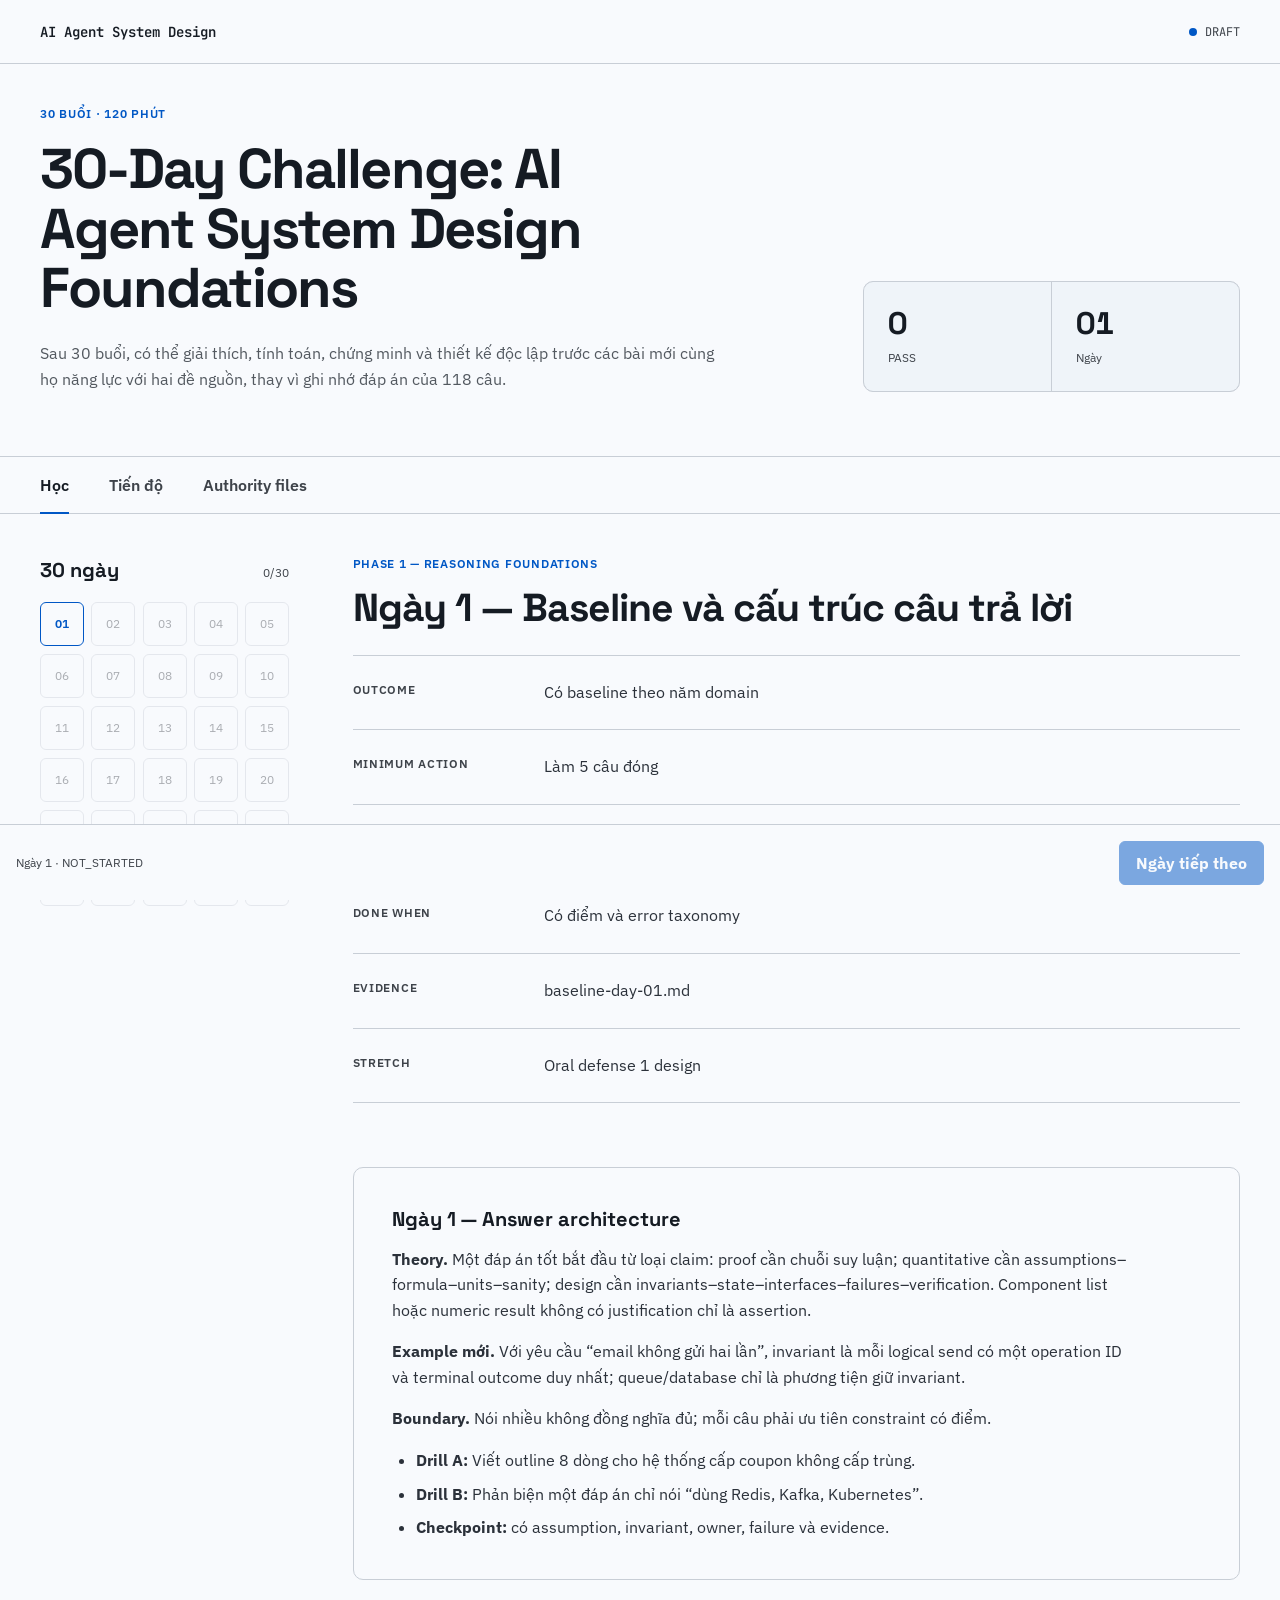
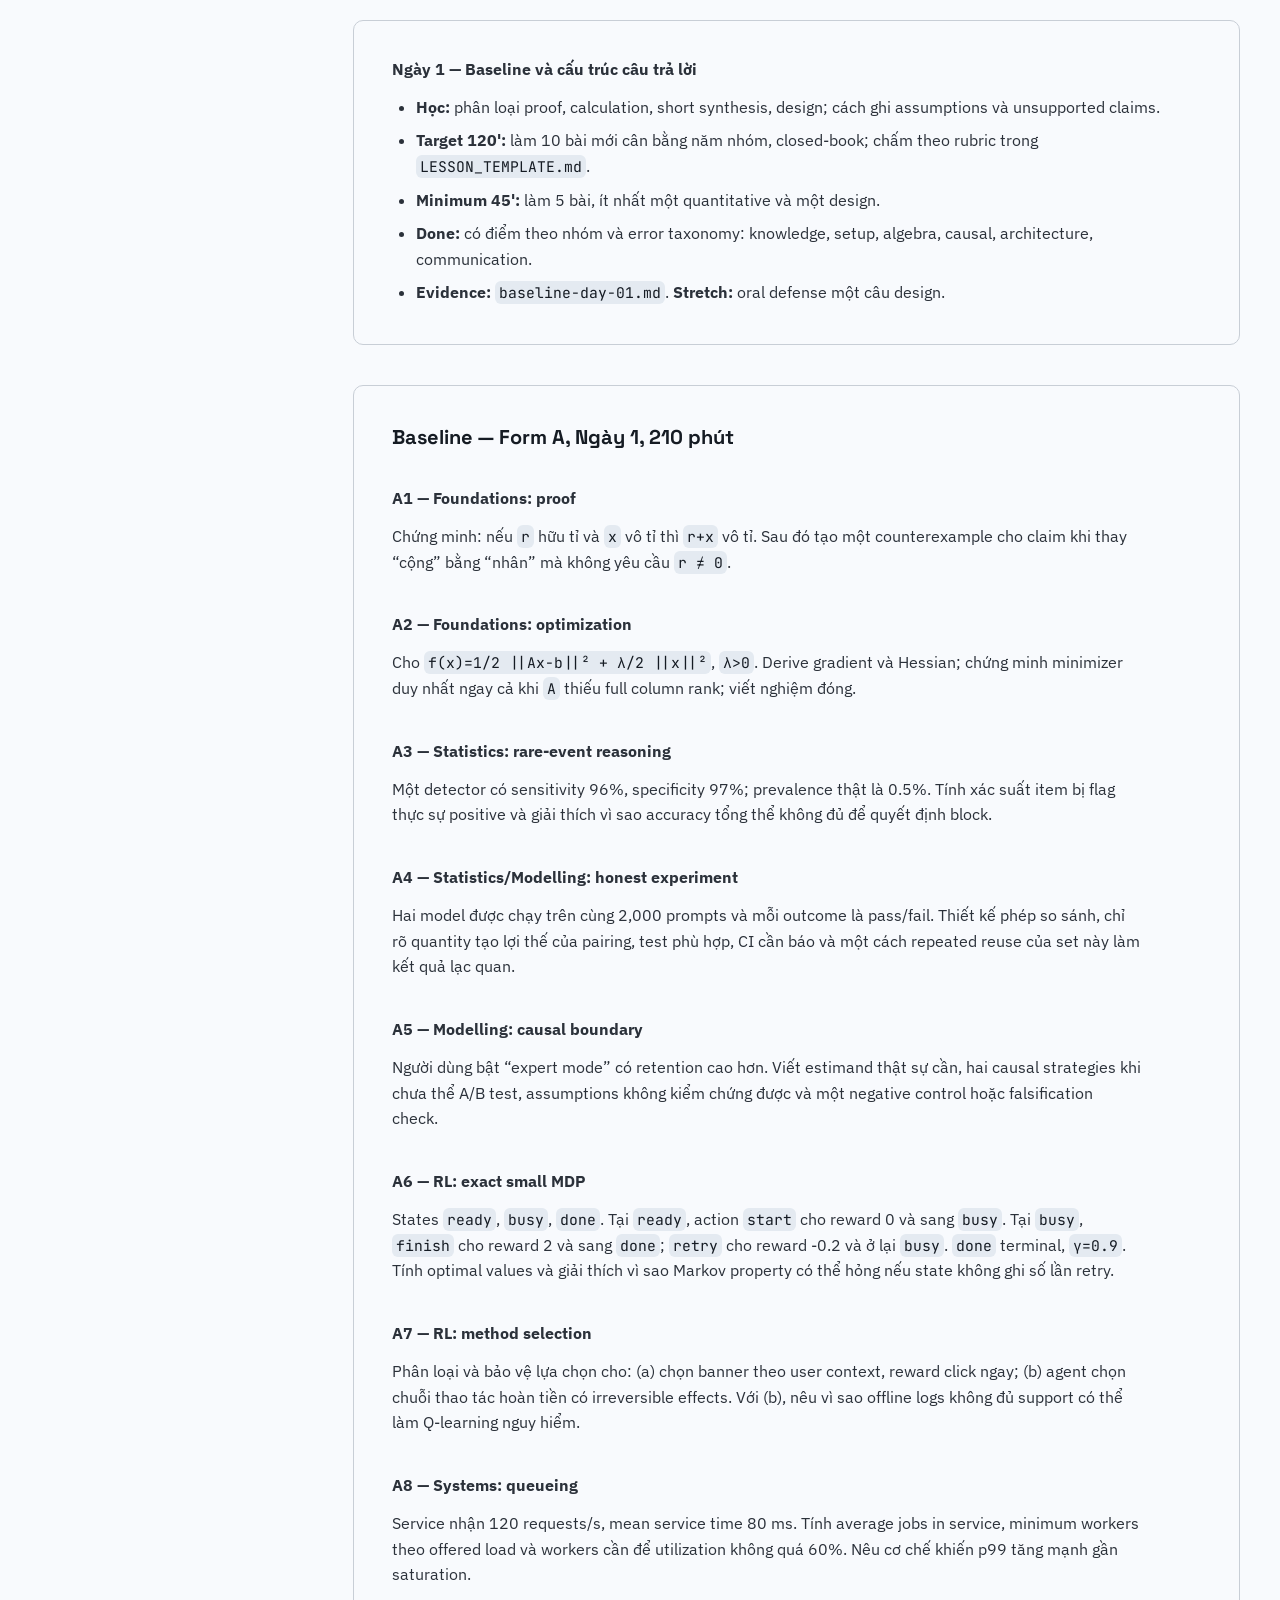
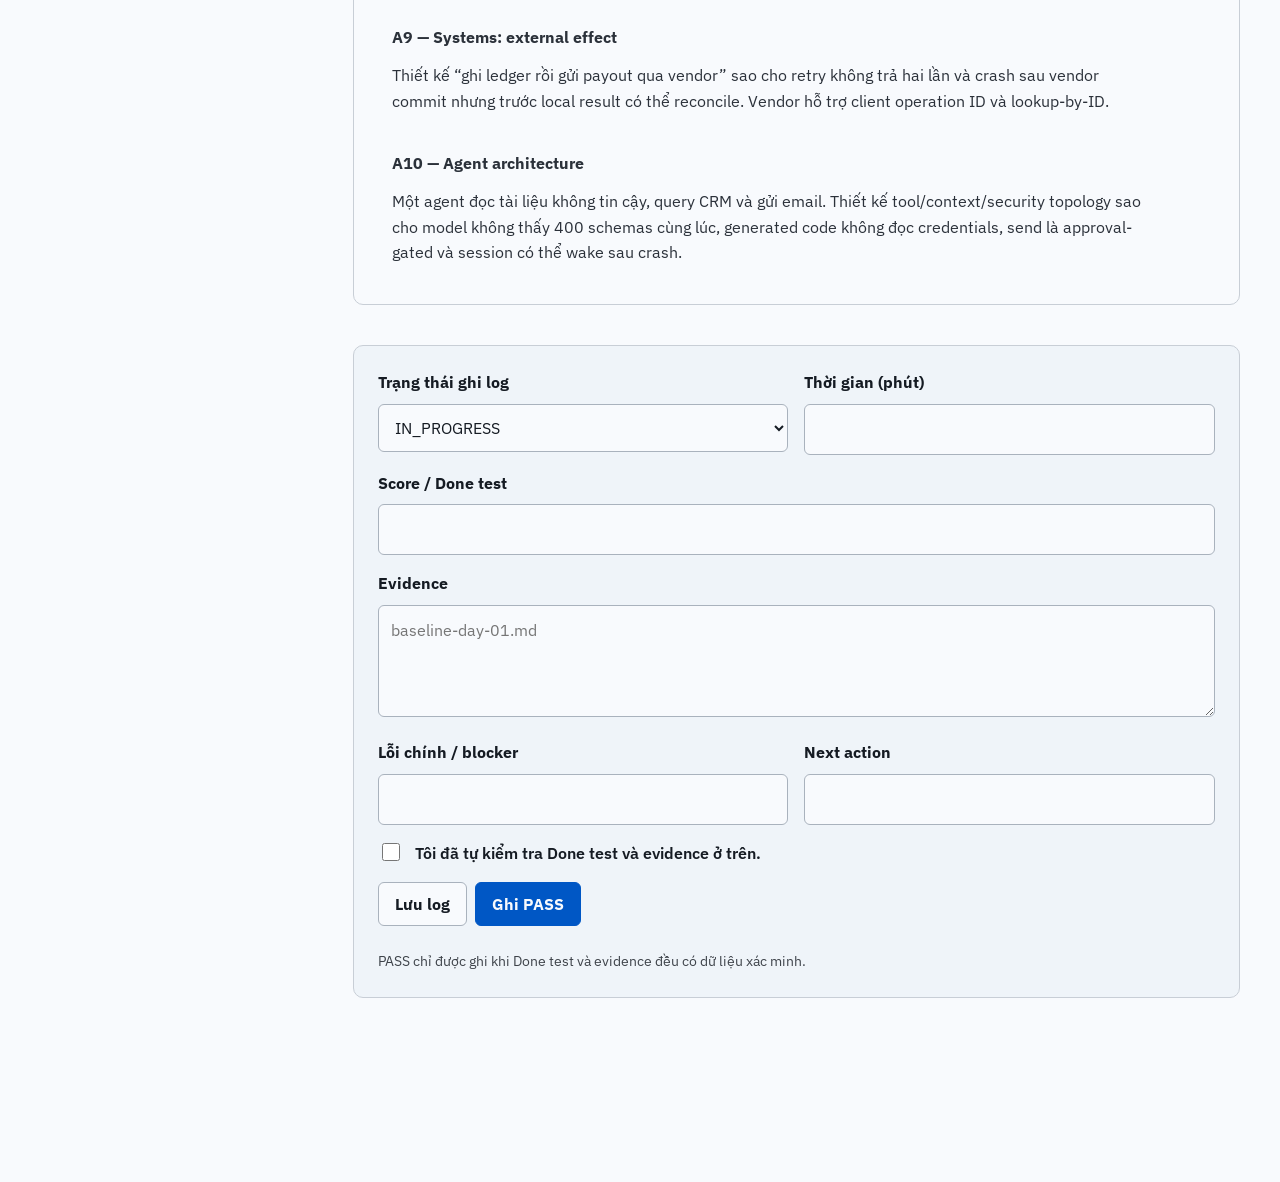
==== challenge-ai-agent-system-design/index.html @ cfe888c3 "add challenge folders" ====
<!doctype html>
<html lang="vi">
<head>
  <meta charset="utf-8">
  <meta name="viewport" content="width=device-width, initial-scale=1, viewport-fit=cover">
  <meta name="color-scheme" content="light">
  <title>30-Day Challenge: AI Agent System Design Foundations</title>
  <link rel="preconnect" href="https://fonts.googleapis.com">
  <link rel="preconnect" href="https://fonts.gstatic.com" crossorigin>
  <link href="https://fonts.googleapis.com/css2?family=IBM+Plex+Sans:wght@400;600;700&amp;family=JetBrains+Mono:wght@400;600&amp;family=Space+Grotesk:wght@500;600;700&amp;display=swap" rel="stylesheet">
  <link rel="stylesheet" href="tokens.css">
  <style>
    /* Hallmark · macrostructure: Index-First · genre: modern-minimal · theme: Cobalt · enrichment: none · nav: N9 · footer: Ft2 · contrast: pass (40–41) · browser: pending */
    /* Hallmark · pre-emit critique: P5 H5 E5 S5 R5 V4 */
    *, *::before, *::after { box-sizing: border-box; }
    html, body { margin: 0; overflow-x: clip; }
    html { scroll-behavior: smooth; }
    body {
      min-width: 20rem;
      background: var(--color-paper);
      color: var(--color-ink-2);
      font-family: var(--font-body);
      font-size: var(--text-base);
      line-height: 1.6;
      padding-bottom: calc(5.5rem + env(safe-area-inset-bottom));
    }
    button, input, select, textarea, a { font: inherit; }
    button, a { -webkit-tap-highlight-color: transparent; }
    button { color: inherit; }
    .wordmark, .nav-status, .tab, .btn, .source-link, .day-button { line-height: 1; }
    a { color: var(--color-ink); text-underline-offset: 0.22em; }
    :focus-visible {
      outline: 3px solid var(--color-focus);
      outline-offset: 3px;
    }
    [hidden] { display: none !important; }

    .shell { width: min(100%, 92rem); margin-inline: auto; }
    .nav {
      position: sticky;
      inset-block-start: 0;
      z-index: 200;
      display: flex;
      align-items: center;
      justify-content: space-between;
      gap: var(--space-md);
      min-height: 4rem;
      padding-inline: clamp(var(--space-md), 4vw, var(--space-xl));
      border-bottom: var(--rule-thin) solid var(--color-rule);
      background: var(--color-paper);
    }
    .wordmark {
      color: var(--color-ink);
      font-family: var(--font-mono);
      font-size: var(--text-sm);
      font-weight: 600;
      text-decoration: none;
      white-space: nowrap;
    }
    .nav-status {
      display: inline-flex;
      align-items: center;
      gap: var(--space-xs);
      color: var(--color-muted);
      font-family: var(--font-mono);
      font-size: var(--text-xs);
      white-space: nowrap;
    }
    .status-dot { width: 0.5rem; height: 0.5rem; border-radius: 50%; background: var(--color-accent); }

    .intro {
      display: grid;
      gap: var(--space-xl);
      padding: var(--space-xl) clamp(var(--space-md), 4vw, var(--space-xl)) var(--space-2xl);
      border-bottom: var(--rule-thin) solid var(--color-rule);
    }
    .intro-copy { min-width: 0; }
    .meta {
      margin: 0 0 var(--space-md);
      color: var(--color-accent);
      font-family: var(--font-body);
      font-size: var(--text-xs);
      font-weight: 600;
      letter-spacing: 0.06em;
      text-transform: uppercase;
    }
    h1, h2, h3 { color: var(--color-ink); font-family: var(--font-display); font-style: normal; }
    h1 {
      max-width: 16ch;
      margin: 0;
      font-size: var(--text-display-s);
      line-height: 1.06;
      letter-spacing: -0.035em;
      overflow-wrap: anywhere;
      min-width: 0;
    }
    .lede { max-width: 68ch; margin: var(--space-lg) 0 0; color: var(--color-neutral); }
    .run-readout {
      align-self: end;
      display: grid;
      grid-template-columns: repeat(2, minmax(0, 1fr));
      gap: var(--rule-thin);
      overflow: hidden;
      border: var(--rule-thin) solid var(--color-rule);
      border-radius: var(--radius-md);
      background: var(--color-rule);
    }
    .readout-cell { min-width: 0; padding: var(--space-lg); background: var(--color-paper-2); }
    .readout-cell strong { display: block; color: var(--color-ink); font-family: var(--font-display); font-size: var(--text-xl); line-height: 1.1; font-variant-numeric: tabular-nums; }
    .readout-cell span { display: block; margin-top: var(--space-xs); color: var(--color-muted); font-family: var(--font-body); font-size: var(--text-xs); }

    .tabs-wrap {
      padding-inline: clamp(var(--space-md), 4vw, var(--space-xl));
      border-bottom: var(--rule-thin) solid var(--color-rule);
    }
    .tabs { display: flex; gap: var(--space-xl); min-height: 3.5rem; align-items: stretch; }
    .tab {
      position: relative;
      min-height: 2.75rem;
      padding: 0;
      border: 0;
      background: transparent;
      color: var(--color-muted);
      cursor: pointer;
      font-weight: 600;
      white-space: nowrap;
    }
    .tab::after {
      content: "";
      position: absolute;
      inset-inline: 0;
      inset-block-end: -1px;
      height: 2px;
      background: var(--color-accent);
      opacity: 0;
      transform: scaleX(0.4);
      transition: opacity var(--dur-short) var(--ease-out), transform var(--dur-short) var(--ease-out);
    }
    .tab[aria-selected="true"] { color: var(--color-ink); }
    .tab[aria-selected="true"]::after { opacity: 1; transform: scaleX(1); }
    .tab:disabled { opacity: 0.5; cursor: not-allowed; }

    .workspace {
      display: grid;
      min-width: 0;
      padding: var(--space-xl) clamp(var(--space-md), 4vw, var(--space-xl)) var(--space-3xl);
    }
    .day-rail { min-width: 0; }
    .rail-heading { display: flex; align-items: baseline; justify-content: space-between; gap: var(--space-md); margin-bottom: var(--space-md); }
    .rail-heading h2 { margin: 0; font-size: var(--text-md); }
    .rail-heading output { color: var(--color-muted); font-family: var(--font-body); font-size: var(--text-xs); font-variant-numeric: tabular-nums; }
    .day-grid { display: grid; grid-template-columns: repeat(5, minmax(0, 1fr)); gap: var(--space-xs); }
    .day-button {
      display: grid;
      place-items: center;
      aspect-ratio: 1;
      min-width: 0;
      min-height: 2.75rem;
      border: var(--rule-thin) solid var(--color-rule);
      border-radius: var(--radius-sm);
      background: var(--color-paper);
      color: var(--color-muted);
      cursor: pointer;
      font-family: var(--font-body);
      font-size: var(--text-xs);
      font-variant-numeric: tabular-nums;
      transition: background-color var(--dur-short) var(--ease-out), transform var(--dur-micro) var(--ease-out);
    }
    .day-button[data-state="current"] { border-color: var(--color-accent); color: var(--color-accent); font-weight: 600; }
    .day-button[data-state="complete"] { border-color: var(--color-success); background: var(--color-success-soft); color: var(--color-success); }
    .day-button[data-state="recorded"] { border-color: var(--color-rule-2); background: var(--color-paper-3); color: var(--color-neutral); }
    .day-button:disabled { opacity: 0.42; cursor: not-allowed; }
    .day-button:active:not(:disabled) { transform: translateY(1px); }

    .lesson-panel { min-width: 0; }
    .day-heading { padding-bottom: var(--space-lg); border-bottom: var(--rule-thin) solid var(--color-rule); }
    .day-heading h2 { margin: 0; font-size: clamp(var(--text-xl), 5vw, var(--text-2xl)); line-height: 1.15; letter-spacing: -0.025em; overflow-wrap: anywhere; }
    .phase { margin: 0 0 var(--space-sm); color: var(--color-accent); font-family: var(--font-body); font-size: var(--text-xs); font-weight: 600; text-transform: uppercase; letter-spacing: 0.06em; }
    .contract { display: grid; gap: 0; margin: 0; }
    .contract-row { display: grid; gap: var(--space-xs); padding-block: var(--space-lg); border-bottom: var(--rule-thin) solid var(--color-rule); }
    .contract dt { color: var(--color-muted); font-family: var(--font-body); font-size: var(--text-xs); font-weight: 600; text-transform: uppercase; letter-spacing: 0.06em; }
    .contract dd { margin: 0; max-width: 72ch; color: var(--color-ink-2); }
    .source-links { display: flex; flex-wrap: wrap; gap: var(--space-sm); padding-top: var(--space-xl); }
    .source-link {
      display: inline-flex;
      align-items: center;
      min-height: 2.75rem;
      padding-inline: var(--space-md);
      border: var(--rule-thin) solid var(--color-rule-2);
      border-radius: var(--radius-sm);
      background: var(--color-paper);
      color: var(--color-ink);
      font-family: var(--font-body);
      font-size: var(--text-xs);
      text-decoration: none;
      white-space: nowrap;
      transition: background-color var(--dur-short) var(--ease-out), transform var(--dur-micro) var(--ease-out);
    }
    .embedded-content { display: grid; gap: var(--space-xl); margin-top: var(--space-2xl); }
    .content-surface { min-width: 0; padding: clamp(var(--space-md), 3vw, var(--space-xl)); border: var(--rule-thin) solid var(--color-rule); border-radius: var(--radius-md); background: var(--color-paper); }
    .content-surface > :first-child { margin-top: 0; }
    .content-surface > :last-child { margin-bottom: 0; }
    .content-surface h1, .content-surface h2, .content-surface h3, .content-surface h4 { margin: var(--space-xl) 0 var(--space-md); line-height: 1.2; overflow-wrap: anywhere; min-width: 0; }
    .content-surface h1 { font-size: var(--text-xl); }
    .content-surface h2 { font-size: var(--text-lg); }
    .content-surface h3 { font-size: var(--text-md); }
    .content-surface h4 { font-size: var(--text-base); }
    .content-surface p, .content-surface li { max-width: 75ch; }
    .content-surface ul, .content-surface ol { padding-inline-start: var(--space-lg); }
    .content-surface li + li { margin-top: var(--space-xs); }
    .content-surface code { padding: var(--space-3xs) var(--space-2xs); border-radius: var(--radius-sm); background: var(--color-paper-3); color: var(--color-ink); font-family: var(--font-mono); font-size: 0.92em; overflow-wrap: anywhere; }
    .content-surface pre { max-width: 100%; overflow: auto; padding: var(--space-md); border-radius: var(--radius-sm); background: var(--color-graphite); color: var(--color-on-dark); }
    .content-surface pre code { padding: 0; background: transparent; color: inherit; font-family: var(--font-mono); }
    .content-surface blockquote { margin-inline: 0; padding-inline-start: var(--space-md); border-inline-start: 2px solid var(--color-accent); color: var(--color-neutral); }
    .content-surface table { width: 100%; border-collapse: collapse; margin-block: var(--space-lg); font-size: var(--text-sm); }
    .content-surface th, .content-surface td { padding: var(--space-sm); border-bottom: var(--rule-thin) solid var(--color-rule); text-align: start; vertical-align: top; }
    .content-surface th { color: var(--color-ink); font-weight: 700; }
    .table-scroll { max-width: 100%; overflow-x: auto; }
    .document-panel { align-items: start; }
    .document-rail { display: grid; gap: var(--space-xs); min-width: 0; }
    .document-button { width: 100%; justify-content: flex-start; overflow: hidden; text-overflow: ellipsis; }
    .document-button[aria-current="true"] { border-color: var(--color-accent); color: var(--color-accent); }
    .document-reader { min-width: 0; }
    .document-reader-head { display: flex; align-items: center; justify-content: space-between; gap: var(--space-md); margin-bottom: var(--space-lg); padding-bottom: var(--space-md); border-bottom: var(--rule-thin) solid var(--color-rule); }
    .document-reader-head h2 { margin: 0; font-family: var(--font-body); font-size: var(--text-md); overflow-wrap: anywhere; min-width: 0; }
    .evidence-block { margin-top: var(--space-xl); padding: var(--space-lg); border: var(--rule-thin) solid var(--color-rule); border-radius: var(--radius-md); background: var(--color-paper-2); }
    .evidence-block label { display: block; margin-bottom: var(--space-xs); color: var(--color-ink); font-weight: 700; }
    .evidence-block input:not([type="checkbox"]), .evidence-block select, .evidence-block textarea {
      width: 100%; min-height: 2.75rem; padding: var(--space-sm);
      border: var(--rule-thin) solid var(--color-rule-2); border-radius: var(--radius-sm);
      outline: 2px solid transparent; outline-offset: 1px; background: var(--color-paper); color: var(--color-ink);
      line-height: 1.55;
    }
    .evidence-block textarea { min-height: 7rem; resize: vertical; }
    .evidence-block input:focus-visible, .evidence-block select:focus-visible, .evidence-block textarea:focus-visible { outline-color: var(--color-focus); }
    .evidence-block input:disabled, .evidence-block select:disabled, .evidence-block textarea:disabled { opacity: 0.55; cursor: not-allowed; color: var(--color-neutral); }
    .evidence-block input[data-state="loading"], .evidence-block select[data-state="loading"], .evidence-block textarea[data-state="loading"] { cursor: progress; }
    .evidence-block input[data-state="success"], .evidence-block select[data-state="success"], .evidence-block textarea[data-state="success"] { border-color: var(--color-success); }
    .evidence-block input[aria-invalid="true"], .evidence-block select[aria-invalid="true"], .evidence-block textarea[aria-invalid="true"] { border-color: var(--color-error); }
    .evidence-form { display: grid; gap: var(--space-md); }
    .field-grid { display: grid; gap: var(--space-md); }
    .field { min-width: 0; }
    .check-field { display: flex; align-items: flex-start; gap: var(--space-sm); }
    .check-field input { flex: 0 0 auto; width: 1.125rem; height: 1.125rem; margin-top: var(--space-3xs); accent-color: var(--color-accent); }
    .check-field label { margin: 0; font-weight: 600; }
    .form-actions, .backup-actions { display: flex; flex-wrap: wrap; align-items: center; gap: var(--space-xs); }
    .evidence-help { min-height: 1lh; margin: var(--space-xs) 0 0; color: var(--color-muted); font-size: var(--text-sm); }
    .evidence-help[data-state="error"] { color: var(--color-error); }
    .evidence-help[data-state="success"] { color: var(--color-success); }

    .progress-panel h2 { margin: 0 0 var(--space-sm); font-size: var(--text-xl); }
    .progress-panel > p { max-width: 68ch; margin: 0 0 var(--space-xl); color: var(--color-neutral); }
    .progress-list { list-style: none; margin: 0; padding: 0; border-top: var(--rule-thin) solid var(--color-rule); }
    .progress-item { display: grid; gap: var(--space-xs); padding-block: var(--space-md); border-bottom: var(--rule-thin) solid var(--color-rule); }
    .progress-item strong { color: var(--color-ink); }
    .progress-state { justify-self: start; font-family: var(--font-body); font-size: var(--text-xs); }
    .progress-state[data-state="PASS"] { color: var(--color-success); }
    .progress-state[data-state="IN_PROGRESS"] { color: var(--color-accent); }
    .progress-state[data-state="PARTIAL"], .progress-state[data-state="SKIPPED"], .progress-state[data-state="BLOCKED"] { color: var(--color-neutral); }
    .progress-state[data-state="NOT_STARTED"] { color: var(--color-muted); }
    .progress-tools { display: grid; gap: var(--space-md); margin-block: var(--space-xl); padding-block: var(--space-lg); border-block: var(--rule-thin) solid var(--color-rule); }
    .history-heading { margin-top: var(--space-2xl) !important; }
    .history-list { list-style: none; margin: 0; padding: 0; border-top: var(--rule-thin) solid var(--color-rule); }
    .history-item { padding-block: var(--space-md); border-bottom: var(--rule-thin) solid var(--color-rule); }
    .history-item p { max-width: 75ch; margin: var(--space-xs) 0 0; }
    .history-meta { color: var(--color-muted); font-family: var(--font-body); font-size: var(--text-xs); font-variant-numeric: tabular-nums; }

    .action-bar {
      position: fixed;
      z-index: 200;
      inset-inline: 0;
      inset-block-end: 0;
      display: flex;
      align-items: center;
      justify-content: space-between;
      gap: var(--space-sm);
      min-height: 4.75rem;
      padding: var(--space-sm) max(var(--space-md), env(safe-area-inset-right)) calc(var(--space-sm) + env(safe-area-inset-bottom)) max(var(--space-md), env(safe-area-inset-left));
      border-top: var(--rule-thin) solid var(--color-rule);
      background: var(--color-paper);
    }
    .action-copy { min-width: 0; color: var(--color-muted); font-family: var(--font-body); font-size: var(--text-xs); white-space: nowrap; overflow: hidden; text-overflow: ellipsis; }
    .action-group { display: flex; gap: var(--space-xs); flex: 0 0 auto; }
    .btn {
      display: inline-flex;
      align-items: center;
      justify-content: center;
      min-height: 2.75rem;
      padding-inline: var(--space-md);
      border: var(--rule-thin) solid var(--color-rule-2);
      border-radius: var(--radius-sm);
      background: var(--color-paper);
      color: var(--color-ink);
      cursor: pointer;
      font-weight: 700;
      white-space: nowrap;
      transition: background-color var(--dur-short) var(--ease-out), transform var(--dur-micro) var(--ease-out);
    }
    .btn-primary { border-color: var(--color-accent); background: var(--color-accent); color: var(--color-accent-ink); }
    .btn[data-state="success"] { border-color: var(--color-success); background: var(--color-success-soft); color: var(--color-success); }
    .btn[data-state="error"] { border-color: var(--color-error); color: var(--color-error); }
    .btn[data-state="loading"] { cursor: progress; }
    .btn:disabled { opacity: 0.5; cursor: not-allowed; }
    .btn:active:not(:disabled), .source-link:active { transform: translateY(1px); }
    .foot-line { padding: var(--space-xl) clamp(var(--space-md), 4vw, var(--space-xl)); border-top: var(--rule-thin) solid var(--color-rule); color: var(--color-muted); font-family: var(--font-body); font-size: var(--text-xs); }
    .foot-line p { margin: 0; }

    @media (hover: hover) and (pointer: fine) {
      .day-button:hover:not(:disabled), .source-link:hover, .btn:hover:not(:disabled) { background: var(--color-paper-3); }
      .btn-primary:hover:not(:disabled) { background: var(--color-ink); }
      .btn-primary:focus-visible:hover { background: var(--color-accent); }
      .evidence-block input:hover:not(:disabled), .evidence-block select:hover:not(:disabled), .evidence-block textarea:hover:not(:disabled) { background: var(--color-paper-3); }
    }
    @media (min-width: 40rem) {
      .day-grid { grid-template-columns: repeat(6, minmax(0, 1fr)); }
      .contract-row { grid-template-columns: minmax(7rem, 0.24fr) minmax(0, 1fr); gap: var(--space-lg); }
      .progress-item { grid-template-columns: 4.5rem minmax(0, 1fr) 8rem; align-items: center; }
      .field-grid { grid-template-columns: repeat(2, minmax(0, 1fr)); }
    }
    @media (min-width: 60rem) {
      .intro { grid-template-columns: minmax(0, 1.35fr) minmax(20rem, 0.65fr); align-items: end; }
      .workspace { grid-template-columns: minmax(14rem, 0.28fr) minmax(0, 1fr); gap: clamp(var(--space-xl), 5vw, var(--space-3xl)); }
      .day-rail { position: sticky; inset-block-start: 6.75rem; align-self: start; }
      .document-rail { position: sticky; inset-block-start: 6.75rem; align-self: start; }
      .day-grid { grid-template-columns: repeat(5, minmax(0, 1fr)); }
    }
    @media (min-width: 90rem) { .workspace { grid-template-columns: 18rem minmax(0, 1fr); } }
    @media (prefers-reduced-motion: reduce) {
      html { scroll-behavior: auto; }
      *, *::before, *::after { animation-duration: var(--dur-micro) !important; animation-iteration-count: 1 !important; transition-duration: var(--dur-micro) !important; }
    }
  </style>
</head>
<body>
  <header class="nav shell">
    <a class="wordmark" href="#main">AI Agent System Design</a>
    <span class="nav-status"><span class="status-dot" aria-hidden="true"></span><span id="navStatus">DRAFT</span></span>
  </header>

  <main id="main" class="shell">
    <section class="intro" aria-labelledby="pageTitle">
      <div class="intro-copy">
        <p class="meta">30 buổi · 120 phút</p>
        <h1 id="pageTitle">30-Day Challenge: AI Agent System Design Foundations</h1>
        <p class="lede">Sau 30 buổi, có thể giải thích, tính toán, chứng minh và thiết kế độc lập trước các bài mới cùng họ năng lực với hai đề nguồn, thay vì ghi nhớ đáp án của 118 câu.</p>
      </div>
      <div class="run-readout" aria-label="Tiến độ">
        <div class="readout-cell"><strong id="completedCount">0</strong><span>PASS</span></div>
        <div class="readout-cell"><strong id="currentReadout">01</strong><span>Ngày</span></div>
      </div>
    </section>

    <div class="tabs-wrap">
      <div class="tabs" role="tablist" aria-label="Challenge">
        <button class="tab" id="learnTab" type="button" role="tab" aria-selected="true" aria-controls="learnPanel">Học</button>
        <button class="tab" id="progressTab" type="button" role="tab" aria-selected="false" aria-controls="progressPanel" tabindex="-1">Tiến độ</button>
        <button class="tab" id="documentTab" type="button" role="tab" aria-selected="false" aria-controls="documentPanel" tabindex="-1">Authority files</button>
      </div>
    </div>

    <section id="learnPanel" class="workspace" role="tabpanel" aria-labelledby="learnTab">
      <aside class="day-rail" aria-labelledby="dayRailTitle">
        <div class="rail-heading"><h2 id="dayRailTitle">30 ngày</h2><output id="railOutput">0/30</output></div>
        <div id="dayGrid" class="day-grid"></div>
      </aside>
      <article class="lesson-panel" aria-live="polite">
        <header class="day-heading">
          <p class="phase" id="dayPhase"></p>
          <h2 id="dayTitle"></h2>
        </header>
        <dl class="contract">
          <div class="contract-row"><dt>Outcome</dt><dd id="dayOutcome"></dd></div>
          <div class="contract-row"><dt>Minimum action</dt><dd id="dayMinimum"></dd></div>
          <div class="contract-row"><dt>Target action</dt><dd id="dayTarget"></dd></div>
          <div class="contract-row"><dt>Done when</dt><dd id="dayDone"></dd></div>
          <div class="contract-row"><dt>Evidence</dt><dd id="dayEvidence"></dd></div>
          <div class="contract-row"><dt>Stretch</dt><dd id="dayStretch"></dd></div>
        </dl>
        <!-- <nav class="source-links" aria-label="Authority files">
          <a class="source-link" href="LESSONS.md">LESSONS.md</a>
          <a class="source-link" href="PLAN.md">PLAN.md</a>
          <a class="source-link" href="ASSESSMENTS.md">ASSESSMENTS.md</a>
          <a class="source-link" href="PROGRESS.md">PROGRESS.md</a>
        </nav> -->
        <div class="embedded-content">
          <section class="content-surface" id="lessonSource"></section>
          <section class="content-surface" id="planSource"></section>
          <section class="content-surface" id="assessmentSource" hidden></section>
        </div>
        <div class="evidence-block">
          <form class="evidence-form" id="evidenceForm" novalidate>
            <div class="field-grid">
              <div class="field">
                <label for="statusSelect">Trạng thái ghi log</label>
                <select id="statusSelect">
                  <option value="IN_PROGRESS">IN_PROGRESS</option>
                  <option value="PARTIAL">PARTIAL</option>
                  <option value="SKIPPED">SKIPPED</option>
                  <option value="BLOCKED">BLOCKED</option>
                </select>
              </div>
              <div class="field">
                <label for="timeSpent">Thời gian (phút)</label>
                <input id="timeSpent" type="number" min="0" step="1" inputmode="numeric">
              </div>
            </div>
            <div class="field">
              <label for="doneTestResult">Score / Done test</label>
              <input id="doneTestResult" type="text" aria-describedby="evidenceHelp">
            </div>
            <div class="field">
              <label for="evidenceNote">Evidence</label>
              <textarea id="evidenceNote" aria-describedby="evidenceHelp"></textarea>
            </div>
            <div class="field-grid">
              <div class="field">
                <label for="mainError">Lỗi chính / blocker</label>
                <input id="mainError" type="text">
              </div>
              <div class="field">
                <label for="nextAction">Next action</label>
                <input id="nextAction" type="text">
              </div>
            </div>
            <div class="check-field">
              <input id="verificationCheck" type="checkbox">
              <label for="verificationCheck">Tôi đã tự kiểm tra Done test và evidence ở trên.</label>
            </div>
            <div class="form-actions">
              <button class="btn" id="saveLogButton" type="submit">Lưu log</button>
              <button class="btn btn-primary" id="passButton" type="button">Ghi PASS</button>
            </div>
            <p class="evidence-help" id="evidenceHelp" aria-live="polite">PASS chỉ được ghi khi Done test và evidence đều có dữ liệu xác minh.</p>
          </form>
        </div>
      </article>
    </section>

    <section id="progressPanel" class="workspace progress-panel" role="tabpanel" aria-labelledby="progressTab" hidden>
      <div></div>
      <div>
        <h2>Progress log</h2>
        <p>Trạng thái hợp lệ: <code>IN_PROGRESS</code>, <code>PASS</code>, <code>PARTIAL</code>, <code>SKIPPED</code>, <code>BLOCKED</code>.</p>
        <div class="progress-tools">
          <div class="backup-actions">
            <button class="btn" id="exportButton" type="button">Xuất progress</button>
            <button class="btn" id="importButton" type="button">Nhập progress</button>
            <input id="importInput" type="file" accept="application/json,.json" hidden>
          </div>
          <p class="evidence-help" id="storageMessage" aria-live="polite">Progress được lưu cục bộ trên trình duyệt này.</p>
        </div>
        <ol class="progress-list" id="progressList"></ol>
        <h2 class="history-heading">Lịch sử append-only</h2>
        <ol class="history-list" id="historyList"></ol>
      </div>
    </section>

    <section id="documentPanel" class="workspace document-panel" role="tabpanel" aria-labelledby="documentTab" hidden>
      <nav class="document-rail" id="documentRail" aria-label="Authority files"></nav>
      <article class="document-reader">
        <header class="document-reader-head"><h2 id="documentTitle"></h2></header>
        <p class="evidence-help" id="documentNotice" aria-live="polite"></p>
        <div class="content-surface" id="documentContent"></div>
      </article>
    </section>
  </main>

  <!-- <footer class="foot-line shell"><p>CHALLENGE.md · PLAN.md · LESSONS.md · ASSESSMENTS.md · PROGRESS.md</p></footer> -->

  <aside class="action-bar" aria-label="Ngày">
    <span class="action-copy" id="actionCopy">Ngày 1 · NOT_STARTED</span>
    <div class="action-group">
      <button class="btn btn-primary" id="nextButton" type="button" disabled>Ngày tiếp theo</button>
    </div>
  </aside>

  <script src="content-data.js"></script>
  <script>
    const documentPayloads = Object.fromEntries((window.CHALLENGE_CONTENT || []).map(file => [file.name, file.base64]));
    const documents = {};
    function readDocument(name) {
      if (!(name in documents)) {
        const payload = documentPayloads[name];
        if (!payload) return "";
        documents[name] = new TextDecoder().decode(Uint8Array.from(atob(payload), character => character.charCodeAt(0)));
      }
      return documents[name];
    }
    const documentOrder = ["CHALLENGE.md", "PLAN.md", "LESSONS.md", "COVERAGE_MAP.md", "LESSON_TEMPLATE.md", "ASSESSMENTS.md", "PROGRESS.md", "ASSESSMENT_KEYS.md"];
    let activeDocument = "CHALLENGE.md";

    function parseDayContracts(markdown) {
      const lines = String(markdown || "").replace(/\r\n/g, "\n").split("\n");
      const headings = new Map();
      let phase = "";
      lines.forEach(line => {
        if (line.startsWith("## Phase ")) phase = line.slice(3).trim();
        const match = line.match(/^### Ngày (\d+) — (.+)$/);
        if (match) headings.set(Number(match[1]), { phase, title: match[2].trim() });
      });
      const cleanCell = value => value.trim().replace(/^`([^`]*)`$/, "$1");
      const rows = lines.filter(line => /^\|\s*\d+\s*\|/.test(line)).map(line => line.trim().slice(1, -1).split("|").map(cleanCell));
      const parsed = rows.map(cells => {
        const day = Number(cells[0]);
        const heading = headings.get(day) || { phase: "", title: "" };
        return { day, phase: heading.phase, title: heading.title, outcome: cells[1], minimum: cells[2], target: cells[3], done: cells[4], evidence: cells[5], stretch: cells[6] };
      });
      if (parsed.length !== 30 || parsed.some((entry, index) => entry.day !== index + 1 || !entry.title)) throw new Error("PLAN.md không có đủ contract cho 30 ngày.");
      return parsed;
    }
    const days = parseDayContracts(readDocument("PLAN.md"));

    function escapeHtml(value) {
      return String(value).replaceAll("&", "&amp;").replaceAll("<", "&lt;").replaceAll(">", "&gt;").replaceAll('"', "&quot;");
    }
    function renderInline(value) {
      const code = [];
      let output = escapeHtml(value).replace(/`([^`]+)`/g, (_, content) => {
        const index = code.push(`<code>${content}</code>`) - 1;
        return `\u0000${index}\u0000`;
      });
      output = output
        .replace(/\*\*([^*]+)\*\*/g, "<strong>$1</strong>")
        .replace(/\*([^*]+)\*/g, "<em>$1</em>")
        .replace(/\[([^\]]+)\]\(([^)]+)\)/g, (_, label, href) => {
          const decodedHref = href.replaceAll("&amp;", "&");
          const allowed = /^(https?:\/\/|\.\.?\/|[A-Za-z0-9_.-]+(?:#[A-Za-z0-9_.-]+)?)$/.test(decodedHref);
          const external = /^https?:\/\//.test(decodedHref);
          return `<a href="${allowed ? href : "#"}"${external ? ' target="_blank" rel="noreferrer"' : ""}>${label}</a>`;
        });
      return output.replace(/\u0000(\d+)\u0000/g, (_, index) => code[Number(index)]);
    }
    function tableCells(line) {
      return line.trim().replace(/^\|/, "").replace(/\|$/, "").split("|").map(cell => cell.trim());
    }
    function isTableDivider(line) {
      const cells = tableCells(line);
      return cells.length > 0 && cells.every(cell => /^:?-{3,}:?$/.test(cell));
    }
    function startsBlock(lines, index) {
      const line = lines[index] || "";
      return /^#{1,6}\s/.test(line) || /^```/.test(line) || /^\s*[-*+]\s+/.test(line) || /^\s*\d+\.\s+/.test(line) || /^>\s?/.test(line) || /^\s*(---+|\*\*\*+)\s*$/.test(line) || (line.includes("|") && isTableDivider(lines[index + 1] || ""));
    }
    function renderMarkdown(markdown) {
      const lines = String(markdown || "").replace(/\r\n/g, "\n").split("\n");
      const output = [];
      let index = 0;
      while (index < lines.length) {
        const line = lines[index];
        if (!line.trim()) { index += 1; continue; }
        const fence = line.match(/^```(.*)$/);
        if (fence) {
          const body = [];
          index += 1;
          while (index < lines.length && !/^```/.test(lines[index])) body.push(lines[index++]);
          if (index < lines.length) index += 1;
          output.push(`<pre><code>${escapeHtml(body.join("\n"))}</code></pre>`);
          continue;
        }
        const heading = line.match(/^(#{1,6})\s+(.*)$/);
        if (heading) {
          const level = Math.min(heading[1].length + 1, 6);
          output.push(`<h${level}>${renderInline(heading[2])}</h${level}>`);
          index += 1;
          continue;
        }
        if (/^\s*(---+|\*\*\*+)\s*$/.test(line)) { output.push("<hr>"); index += 1; continue; }
        if (line.includes("|") && isTableDivider(lines[index + 1] || "")) {
          const header = tableCells(line);
          index += 2;
          const rows = [];
          while (index < lines.length && lines[index].includes("|") && lines[index].trim()) rows.push(tableCells(lines[index++]));
          output.push(`<div class="table-scroll"><table><thead><tr>${header.map(cell => `<th>${renderInline(cell)}</th>`).join("")}</tr></thead><tbody>${rows.map(row => `<tr>${row.map(cell => `<td>${renderInline(cell)}</td>`).join("")}</tr>`).join("")}</tbody></table></div>`);
          continue;
        }
        if (/^\s*[-*+]\s+/.test(line)) {
          const items = [];
          while (index < lines.length && /^\s*[-*+]\s+/.test(lines[index])) items.push(lines[index++].replace(/^\s*[-*+]\s+/, ""));
          output.push(`<ul>${items.map(item => `<li>${renderInline(item)}</li>`).join("")}</ul>`);
          continue;
        }
        if (/^\s*\d+\.\s+/.test(line)) {
          const items = [];
          while (index < lines.length && /^\s*\d+\.\s+/.test(lines[index])) items.push(lines[index++].replace(/^\s*\d+\.\s+/, ""));
          output.push(`<ol>${items.map(item => `<li>${renderInline(item)}</li>`).join("")}</ol>`);
          continue;
        }
        if (/^>\s?/.test(line)) {
          const quote = [];
          while (index < lines.length && /^>\s?/.test(lines[index])) quote.push(lines[index++].replace(/^>\s?/, ""));
          output.push(`<blockquote><p>${renderInline(quote.join(" "))}</p></blockquote>`);
          continue;
        }
        const paragraph = [line.trim()];
        index += 1;
        while (index < lines.length && lines[index].trim() && !startsBlock(lines, index)) paragraph.push(lines[index++].trim());
        output.push(`<p>${renderInline(paragraph.join(" "))}</p>`);
      }
      return output.join("\n");
    }
    function extractSection(markdown, level, headingText) {
      const lines = String(markdown || "").replace(/\r\n/g, "\n").split("\n");
      const marker = "#".repeat(level) + " ";
      const start = lines.findIndex(line => line.startsWith(marker) && line.includes(headingText));
      if (start < 0) return "";
      let end = start + 1;
      const boundary = new RegExp(`^#{1,${level}}\\s`);
      while (end < lines.length && !boundary.test(lines[end])) end += 1;
      return lines.slice(start, end).join("\n").trim();
    }
    function assessmentHeading(day) {
      const match = readDocument("ASSESSMENTS.md").split(/\r?\n/).find(line => line.startsWith("## ") && new RegExp(`Ngày ${day}(?!\\d)`).test(line));
      return match ? match.slice(3).trim() : "";
    }

    const storageKey = "challenge-ai-agent-system-design:v2";
    const legacyStorageKey = "challenge-ai-agent-system-design:v1";
    const validStatuses = ["IN_PROGRESS", "PASS", "PARTIAL", "SKIPPED", "BLOCKED"];
    const terminalStatuses = ["PASS", "PARTIAL", "SKIPPED", "BLOCKED"];
    const initialState = { schema: 2, events: [], drafts: {}, assessmentUnlocks: [] };
    let storageError = "";
    let state = loadState();
    let visibleDay = currentDay();

    const ids = ["dayPhase","dayTitle","dayOutcome","dayMinimum","dayTarget","dayDone","dayEvidence","dayStretch","evidenceForm","statusSelect","timeSpent","doneTestResult","evidenceNote","mainError","nextAction","verificationCheck","evidenceHelp","saveLogButton","passButton","dayGrid","progressList","historyList","completedCount","currentReadout","railOutput","actionCopy","nextButton","navStatus","exportButton","importButton","importInput","storageMessage","lessonSource","planSource","assessmentSource","documentRail","documentTitle","documentNotice","documentContent"];
    const el = Object.fromEntries(ids.map(id => [id, document.getElementById(id)]));

    function freshState() { return { schema: 2, events: [], drafts: {}, assessmentUnlocks: [] }; }
    function eventId() { return globalThis.crypto?.randomUUID?.() || `${Date.now()}-${Math.random().toString(16).slice(2)}`; }
    function sanitizeEvent(event) {
      if (!event || !Number.isInteger(Number(event.day)) || Number(event.day) < 1 || Number(event.day) > 30 || !validStatuses.includes(event.status)) return null;
      return {
        id: String(event.id || eventId()), timestamp: String(event.timestamp || new Date().toISOString()), session: Number(event.session) || 1,
        day: Number(event.day), status: event.status, timeMinutes: event.timeMinutes === null || event.timeMinutes === "" ? null : Number.isFinite(Number(event.timeMinutes)) && Number(event.timeMinutes) >= 0 ? Number(event.timeMinutes) : null,
        doneTest: String(event.doneTest || ""), evidence: String(event.evidence || ""), mainError: String(event.mainError || ""), nextAction: String(event.nextAction || ""),
        verification: String(event.verification || "self-reported"), origin: String(event.origin || "app")
      };
    }
    function normalizeState(value) {
      if (!value || value.schema !== 2 || !Array.isArray(value.events)) return null;
      return {
        schema: 2,
        events: value.events.map(sanitizeEvent).filter(Boolean),
        drafts: value.drafts && typeof value.drafts === "object" ? value.drafts : {},
        assessmentUnlocks: Array.isArray(value.assessmentUnlocks) ? value.assessmentUnlocks.filter(item => item && Number.isInteger(Number(item.day))).map(item => ({ day: Number(item.day), timestamp: String(item.timestamp || "") })) : []
      };
    }
    function migrateLegacy(value) {
      if (!value || !Array.isArray(value.completed) || typeof value.notes !== "object") return null;
      const migrated = freshState();
      const touchedDays = new Set([...value.completed, ...Object.keys(value.notes).map(Number)]);
      [...touchedDays].filter(day => Number.isInteger(day) && day >= 1 && day <= 30).sort((a, b) => a - b).forEach(day => {
        const wasComplete = value.completed.includes(day);
        migrated.events.push(sanitizeEvent({
          id: eventId(), timestamp: new Date().toISOString(), session: migrated.events.length + 1, day,
          status: wasComplete ? "PARTIAL" : "IN_PROGRESS", doneTest: wasComplete ? "Legacy PASS cần xác minh lại" : "Legacy draft",
          evidence: String(value.notes[day] || ""), mainError: wasComplete ? "Legacy PASS không có structured verification" : "", nextAction: "Xác minh theo Done test hiện tại",
          verification: "legacy-unverified", origin: "v1-migration"
        }));
      });
      return migrated;
    }
    function loadState() {
      try {
        const stored = localStorage.getItem(storageKey);
        if (stored) return normalizeState(JSON.parse(stored)) || freshState();
        const legacy = localStorage.getItem(legacyStorageKey);
        if (!legacy) return freshState();
        const migrated = migrateLegacy(JSON.parse(legacy)) || freshState();
        localStorage.setItem(storageKey, JSON.stringify(migrated));
        return migrated;
      } catch {
        storageError = "Không thể đọc localStorage. Hãy xuất progress sau khi trình duyệt cho phép lưu cục bộ.";
        return freshState();
      }
    }
    function saveState() {
      try {
        localStorage.setItem(storageKey, JSON.stringify(state));
        storageError = "";
        renderStorageMessage();
        return true;
      } catch {
        storageError = "Không lưu được localStorage. Hãy dùng Xuất progress để giữ bản sao.";
        renderStorageMessage();
        return false;
      }
    }
    function eventsForDay(day) { return state.events.filter(event => event.day === day); }
    function compareEvents(a, b) {
      const time = Date.parse(a.timestamp) - Date.parse(b.timestamp);
      return time || a.session - b.session;
    }
    function latestEvent(day) { return eventsForDay(day).sort(compareEvents).at(-1) || null; }
    function nextSession() { return state.events.reduce((max, event) => Math.max(max, event.session), 0) + 1; }
    function isComplete(day) { return latestEvent(day)?.status === "PASS"; }
    function dayStatus(day) {
      return latestEvent(day)?.status || "NOT_STARTED";
    }
    function contiguousPasses() {
      let count = 0;
      while (count < 30 && isComplete(count + 1)) count += 1;
      return count;
    }
    function currentDay() { return Math.min(contiguousPasses() + 1, 30); }
    function isUnlocked(day) { return day <= Math.min(contiguousPasses() + 1, 30); }
    function getDraft(day) {
      return state.drafts[day] || { status: "IN_PROGRESS", timeMinutes: "", doneTest: "", evidence: "", mainError: "", nextAction: "", verified: false };
    }
    function renderStorageMessage() {
      if (!el?.storageMessage) return;
      el.storageMessage.textContent = storageError || "Progress được lưu cục bộ trên trình duyệt này.";
      el.storageMessage.dataset.state = storageError ? "error" : "idle";
    }

    function renderDayRail() {
      el.dayGrid.replaceChildren(...days.map(entry => {
        const { day, outcome } = entry;
        const button = document.createElement("button");
        button.type = "button";
        button.className = "day-button";
        button.textContent = String(day).padStart(2, "0");
        button.disabled = !isUnlocked(day);
        button.dataset.state = isComplete(day) ? "complete" : terminalStatuses.includes(dayStatus(day)) ? "recorded" : day === visibleDay ? "current" : "idle";
        button.setAttribute("aria-label", `Ngày ${day} — ${outcome} — ${dayStatus(day)}`);
        if (day === visibleDay) button.setAttribute("aria-current", "step");
        button.addEventListener("click", () => { visibleDay = day; render(); document.getElementById("dayTitle").focus({ preventScroll: true }); });
        return button;
      }));
    }

    function renderLesson() {
      const { day, phase, title, outcome, minimum, target, done, evidence, stretch } = days[visibleDay - 1];
      el.dayPhase.textContent = phase;
      el.dayTitle.textContent = `Ngày ${day} — ${title}`;
      el.dayTitle.tabIndex = -1;
      el.dayOutcome.textContent = outcome;
      el.dayMinimum.textContent = minimum;
      el.dayTarget.textContent = target;
      el.dayDone.textContent = done;
      el.dayEvidence.textContent = evidence;
      el.dayStretch.textContent = stretch;
      const lessonSection = extractSection(readDocument("LESSONS.md"), 2, `Ngày ${day} —`);
      const planSection = extractSection(readDocument("PLAN.md"), 3, `Ngày ${day} —`);
      const assessmentSection = assessmentHeading(day) ? extractSection(readDocument("ASSESSMENTS.md"), 2, assessmentHeading(day)) : "";
      el.lessonSource.innerHTML = renderMarkdown(lessonSection);
      el.planSource.innerHTML = renderMarkdown(planSection);
      el.assessmentSource.hidden = !assessmentSection;
      el.assessmentSource.innerHTML = assessmentSection ? renderMarkdown(assessmentSection) : "";
      const draft = getDraft(day);
      el.statusSelect.value = validStatuses.includes(draft.status) && draft.status !== "PASS" ? draft.status : "IN_PROGRESS";
      el.timeSpent.value = draft.timeMinutes ?? "";
      el.doneTestResult.value = draft.doneTest || "";
      el.evidenceNote.value = draft.evidence || "";
      el.mainError.value = draft.mainError || "";
      el.nextAction.value = draft.nextAction || "";
      el.verificationCheck.checked = Boolean(draft.verified);
      el.evidenceNote.placeholder = evidence;
      [el.statusSelect, el.timeSpent, el.doneTestResult, el.evidenceNote, el.mainError, el.nextAction].forEach(field => field.setAttribute("aria-invalid", "false"));
      el.evidenceHelp.dataset.state = "idle";
      const latest = latestEvent(day);
      el.evidenceHelp.textContent = latest ? `Log gần nhất: ${latest.status} · ${latest.timestamp}` : "PASS chỉ được ghi khi Done test và evidence đều có dữ liệu xác minh.";
      el.passButton.textContent = isComplete(day) ? "PASS đã ghi" : "Ghi PASS";
      el.passButton.disabled = isComplete(day);
      el.passButton.dataset.state = isComplete(day) ? "success" : "default";
      el.nextButton.disabled = !isComplete(day) || day === 30;
      el.nextButton.hidden = day === 30;
      el.actionCopy.textContent = `Ngày ${day} · ${dayStatus(day)}`;
    }

    function renderProgress() {
      el.progressList.replaceChildren(...days.map(({ day, outcome }) => {
        const item = document.createElement("li");
        item.className = "progress-item";
        const number = document.createElement("span");
        number.textContent = `Ngày ${day}`;
        const title = document.createElement("strong");
        title.textContent = outcome;
        const status = document.createElement("span");
        status.className = "progress-state";
        status.dataset.state = dayStatus(day);
        status.textContent = dayStatus(day);
        item.append(number, title, status);
        return item;
      }));
    }

    function renderHistory() {
      if (!state.events.length) {
        const item = document.createElement("li");
        item.className = "history-item";
        item.textContent = "Chưa có log.";
        el.historyList.replaceChildren(item);
        return;
      }
      el.historyList.replaceChildren(...[...state.events].sort(compareEvents).reverse().map(event => {
        const item = document.createElement("li");
        item.className = "history-item";
        const meta = document.createElement("div");
        meta.className = "history-meta";
        meta.textContent = `Buổi ${event.session} · Ngày ${event.day} · ${event.status} · ${event.timestamp}`;
        const detail = document.createElement("p");
        const time = event.timeMinutes === null ? "—" : `${event.timeMinutes}'`;
        detail.textContent = `Thời gian: ${time} · Done test: ${event.doneTest || "—"} · Evidence: ${event.evidence || "—"} · Lỗi chính: ${event.mainError || "—"} · Next action: ${event.nextAction || "—"} · ${event.verification}`;
        item.append(meta, detail);
        return item;
      }));
    }

    function renderSummary() {
      const count = days.filter(({ day }) => isComplete(day)).length;
      el.completedCount.textContent = count;
      el.currentReadout.textContent = String(currentDay()).padStart(2, "0");
      el.railOutput.textContent = `${count}/30`;
      el.navStatus.textContent = dayStatus(30) === "PASS" ? "PASS" : state.events.length ? "IN_PROGRESS" : "DRAFT";
    }
    function renderDocumentRail() {
      el.documentRail.replaceChildren(...documentOrder.map(name => {
        const button = document.createElement("button");
        button.type = "button";
        button.className = "btn document-button";
        button.textContent = name;
        button.setAttribute("aria-current", String(name === activeDocument));
        button.addEventListener("click", () => openDocument(name));
        return button;
      }));
    }
    function assessmentKeySection(day) {
      const source = readDocument("ASSESSMENT_KEYS.md");
      if (day === 1) return extractSection(source, 2, "Baseline Form A");
      if (day === 30) return [extractSection(source, 2, "Final Form B"), extractSection(source, 2, "Final status")].filter(Boolean).join("\n\n");
      return extractSection(source, 2, "Weekly review rubric");
    }
    function hasAssessmentUnlock(day) { return state.assessmentUnlocks.some(item => item.day === day); }
    function openDocument(name) {
      el.documentNotice.textContent = "";
      el.documentNotice.dataset.state = "idle";
      if (name === "ASSESSMENT_KEYS.md" && !hasAssessmentUnlock(visibleDay)) {
        const heading = assessmentHeading(visibleDay);
        const attempt = heading && eventsForDay(visibleDay).some(event => event.evidence && event.status !== "SKIPPED");
        if (!heading) {
          el.documentNotice.textContent = "Ngày hiện tại không có assessment để mở đáp án.";
          el.documentNotice.dataset.state = "error";
          return;
        }
        if (!attempt) {
          el.documentNotice.textContent = "Hãy ghi một attempt có evidence cho assessment của ngày hiện tại trước khi mở đáp án.";
          el.documentNotice.dataset.state = "error";
          return;
        }
        if (!window.confirm("Mở đáp án sẽ được ghi vào progress. Tiếp tục?")) return;
        state.assessmentUnlocks.push({ day: visibleDay, timestamp: new Date().toISOString() });
        saveState();
      }
      activeDocument = name;
      el.documentTitle.textContent = name;
      el.documentContent.innerHTML = renderMarkdown(name === "ASSESSMENT_KEYS.md" ? assessmentKeySection(visibleDay) : readDocument(name));
      renderDocumentRail();
      el.documentTitle.tabIndex = -1;
      if (!document.getElementById("documentPanel").hidden) el.documentTitle.focus({ preventScroll: true });
    }
    function render() {
      renderDayRail(); renderLesson(); renderProgress(); renderHistory(); renderSummary(); renderStorageMessage();
      if (activeDocument === "ASSESSMENT_KEYS.md") {
        if (hasAssessmentUnlock(visibleDay)) {
          el.documentContent.innerHTML = renderMarkdown(assessmentKeySection(visibleDay));
        } else {
          activeDocument = "CHALLENGE.md";
          el.documentTitle.textContent = activeDocument;
          el.documentContent.innerHTML = renderMarkdown(readDocument(activeDocument));
          renderDocumentRail();
        }
      }
    }

    function syncDraft() {
      state.drafts[visibleDay] = {
        status: el.statusSelect.value, timeMinutes: el.timeSpent.value, doneTest: el.doneTestResult.value,
        evidence: el.evidenceNote.value, mainError: el.mainError.value, nextAction: el.nextAction.value, verified: el.verificationCheck.checked
      };
      saveState();
      el.actionCopy.textContent = `Ngày ${visibleDay} · ${dayStatus(visibleDay)}`;
    }
    [el.statusSelect, el.timeSpent, el.doneTestResult, el.evidenceNote, el.mainError, el.nextAction, el.verificationCheck].forEach(field => field.addEventListener("input", syncDraft));

    function setFormMessage(message, kind, invalidFields = []) {
      [el.statusSelect, el.timeSpent, el.doneTestResult, el.evidenceNote, el.mainError, el.nextAction].forEach(field => field.setAttribute("aria-invalid", String(invalidFields.includes(field))));
      el.evidenceHelp.textContent = message;
      el.evidenceHelp.dataset.state = kind;
      invalidFields[0]?.focus();
    }
    function appendProgress(status) {
      syncDraft();
      const draft = getDraft(visibleDay);
      const evidence = draft.evidence.trim();
      const doneTest = draft.doneTest.trim();
      if (status === "PASS" && (!evidence || !doneTest || !draft.verified)) {
        const invalid = [!doneTest && el.doneTestResult, !evidence && el.evidenceNote].filter(Boolean);
        setFormMessage("PASS cần Done test, evidence và xác nhận tự kiểm tra.", "error", invalid);
        return;
      }
      if (["IN_PROGRESS", "PARTIAL"].includes(status) && !evidence) {
        setFormMessage(`${status} cần evidence của phần đã làm.`, "error", [el.evidenceNote]);
        return;
      }
      if (status === "BLOCKED" && !draft.mainError.trim()) {
        setFormMessage("BLOCKED cần mô tả blocker cụ thể.", "error", [el.mainError]);
        return;
      }
      if (status === "SKIPPED" && !draft.nextAction.trim()) {
        setFormMessage("SKIPPED cần next action để tiếp tục challenge.", "error", [el.nextAction]);
        return;
      }
      state.events.push(sanitizeEvent({
        id: eventId(), timestamp: new Date().toISOString(), session: nextSession(), day: visibleDay, status,
        timeMinutes: draft.timeMinutes === "" ? null : Number(draft.timeMinutes), doneTest, evidence,
        mainError: draft.mainError.trim(), nextAction: draft.nextAction.trim(), verification: status === "PASS" ? "self-reported" : "not-verified", origin: "app"
      }));
      delete state.drafts[visibleDay];
      saveState();
      render();
      setFormMessage(`Đã thêm log ${status}. Log cũ không bị sửa.`, "success");
    }
    el.evidenceForm.addEventListener("submit", event => {
      event.preventDefault();
      appendProgress(el.statusSelect.value);
    });
    el.passButton.addEventListener("click", () => appendProgress("PASS"));
    el.nextButton.addEventListener("click", () => {
      if (!isComplete(visibleDay) || visibleDay >= 30) return;
      visibleDay += 1;
      render();
      document.getElementById("dayTitle").focus({ preventScroll: true });
      window.scrollTo({ top: document.getElementById("learnPanel").offsetTop - 72, behavior: matchMedia("(prefers-reduced-motion: reduce)").matches ? "auto" : "smooth" });
    });

    el.exportButton.addEventListener("click", () => {
      const blob = new Blob([JSON.stringify(state, null, 2)], { type: "application/json" });
      const url = URL.createObjectURL(blob);
      const link = document.createElement("a");
      link.href = url;
      link.download = "challenge-ai-agent-system-design-progress.json";
      link.click();
      URL.revokeObjectURL(url);
    });
    el.importButton.addEventListener("click", () => el.importInput.click());
    el.importInput.addEventListener("change", async event => {
      const file = event.target.files?.[0];
      if (!file) return;
      try {
        const imported = normalizeState(JSON.parse(await file.text()));
        if (!imported) throw new Error("invalid");
        const knownIds = new Set(state.events.map(item => item.id));
        state.events.push(...imported.events.filter(item => !knownIds.has(item.id)));
        state.drafts = { ...imported.drafts, ...state.drafts };
        const unlockKeys = new Set(state.assessmentUnlocks.map(item => `${item.day}:${item.timestamp}`));
        state.assessmentUnlocks.push(...imported.assessmentUnlocks.filter(item => !unlockKeys.has(`${item.day}:${item.timestamp}`)));
        saveState();
        visibleDay = currentDay();
        render();
        el.storageMessage.textContent = "Đã nhập và hợp nhất progress; không xóa log hiện có.";
        el.storageMessage.dataset.state = "success";
      } catch {
        el.storageMessage.textContent = "File progress không hợp lệ; dữ liệu hiện có được giữ nguyên.";
        el.storageMessage.dataset.state = "error";
      } finally {
        event.target.value = "";
      }
    });

    const tabs = [document.getElementById("learnTab"), document.getElementById("progressTab"), document.getElementById("documentTab")];
    const panels = [document.getElementById("learnPanel"), document.getElementById("progressPanel"), document.getElementById("documentPanel")];
    tabs.forEach((tab, index) => {
      tab.addEventListener("click", () => selectTab(index));
      tab.addEventListener("keydown", event => {
        if (!['ArrowLeft','ArrowRight'].includes(event.key)) return;
        event.preventDefault();
        const next = event.key === 'ArrowRight' ? (index + 1) % tabs.length : (index - 1 + tabs.length) % tabs.length;
        selectTab(next);
        tabs[next].focus({ preventScroll: true });
      });
    });
    function selectTab(active) {
      tabs.forEach((tab, index) => { const selected = index === active; tab.setAttribute("aria-selected", String(selected)); tab.tabIndex = selected ? 0 : -1; panels[index].hidden = !selected; });
    }

    openDocument(activeDocument);
    render();
  </script>
</body>
</html>
---- challenge-ai-agent-system-design/tokens.css ----
/* Hallmark · tokens: Cobalt · paper: cool-light · accent: electric-cobalt */
:root {
  --color-paper: oklch(98.5% 0.004 250);
  --color-paper-2: oklch(96.5% 0.008 250);
  --color-paper-3: oklch(93.5% 0.012 250);
  --color-ink: oklch(22% 0.018 258);
  --color-ink-2: oklch(31% 0.018 257);
  --color-neutral: oklch(46% 0.014 256);
  --color-muted: oklch(38% 0.014 256);
  --color-rule: oklch(85% 0.012 252);
  --color-rule-2: oklch(76% 0.018 252);
  --color-accent: oklch(48% 0.19 256);
  --color-accent-soft: oklch(93% 0.035 256);
  --color-accent-ink: oklch(98.5% 0.004 250);
  --color-graphite: oklch(20% 0.016 260);
  --color-graphite-2: oklch(27% 0.02 260);
  --color-on-dark: oklch(94% 0.008 250);
  --color-on-dark-muted: oklch(76% 0.012 250);
  --color-success: oklch(42% 0.12 148);
  --color-success-soft: oklch(93% 0.035 148);
  --color-error: oklch(46% 0.17 26);
  --color-focus: oklch(14% 0.035 256);

  --font-display: "Space Grotesk", "Trebuchet MS", ui-sans-serif, sans-serif;
  --font-body: "IBM Plex Sans", "Segoe UI", ui-sans-serif, sans-serif;
  --font-mono: "JetBrains Mono", "Cascadia Code", ui-monospace, monospace;

  --text-xs: 0.75rem;
  --text-sm: 0.875rem;
  --text-base: 1rem;
  --text-md: 1.25rem;
  --text-lg: 1.5625rem;
  --text-xl: 1.953rem;
  --text-2xl: 2.441rem;
  --text-display-s: clamp(2rem, 5vw, 3.5rem);

  --space-3xs: 0.125rem;
  --space-2xs: 0.25rem;
  --space-xs: 0.5rem;
  --space-sm: 0.75rem;
  --space-md: 1rem;
  --space-lg: 1.5rem;
  --space-xl: 2.5rem;
  --space-2xl: 4rem;
  --space-3xl: 6rem;

  --radius-sm: 0.375rem;
  --radius-md: 0.625rem;
  --radius-round: 999rem;
  --rule-thin: 1px;

  --ease-out: cubic-bezier(0.16, 1, 0.3, 1);
  --ease-in: cubic-bezier(0.7, 0, 0.84, 0);
  --ease-in-out: cubic-bezier(0.65, 0, 0.35, 1);
  --dur-micro: 120ms;
  --dur-short: 220ms;
  --dur-long: 420ms;
}
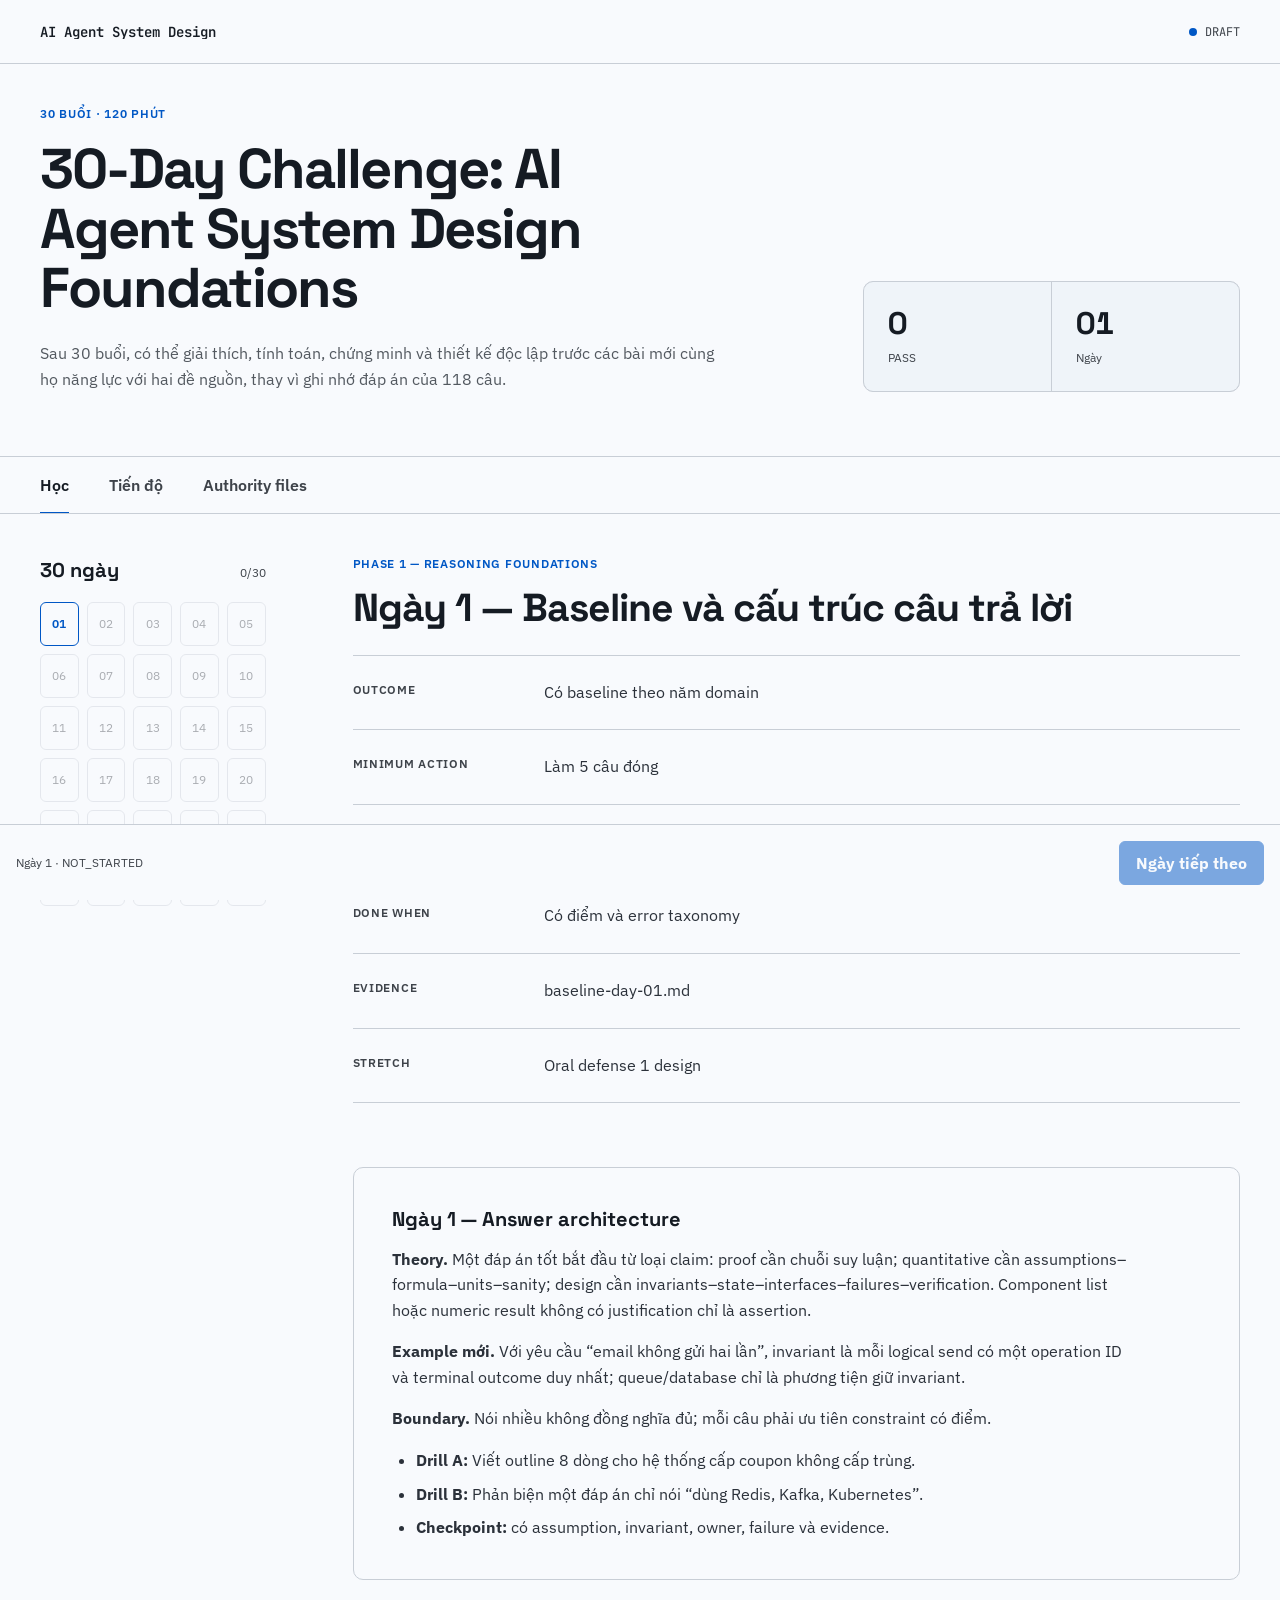
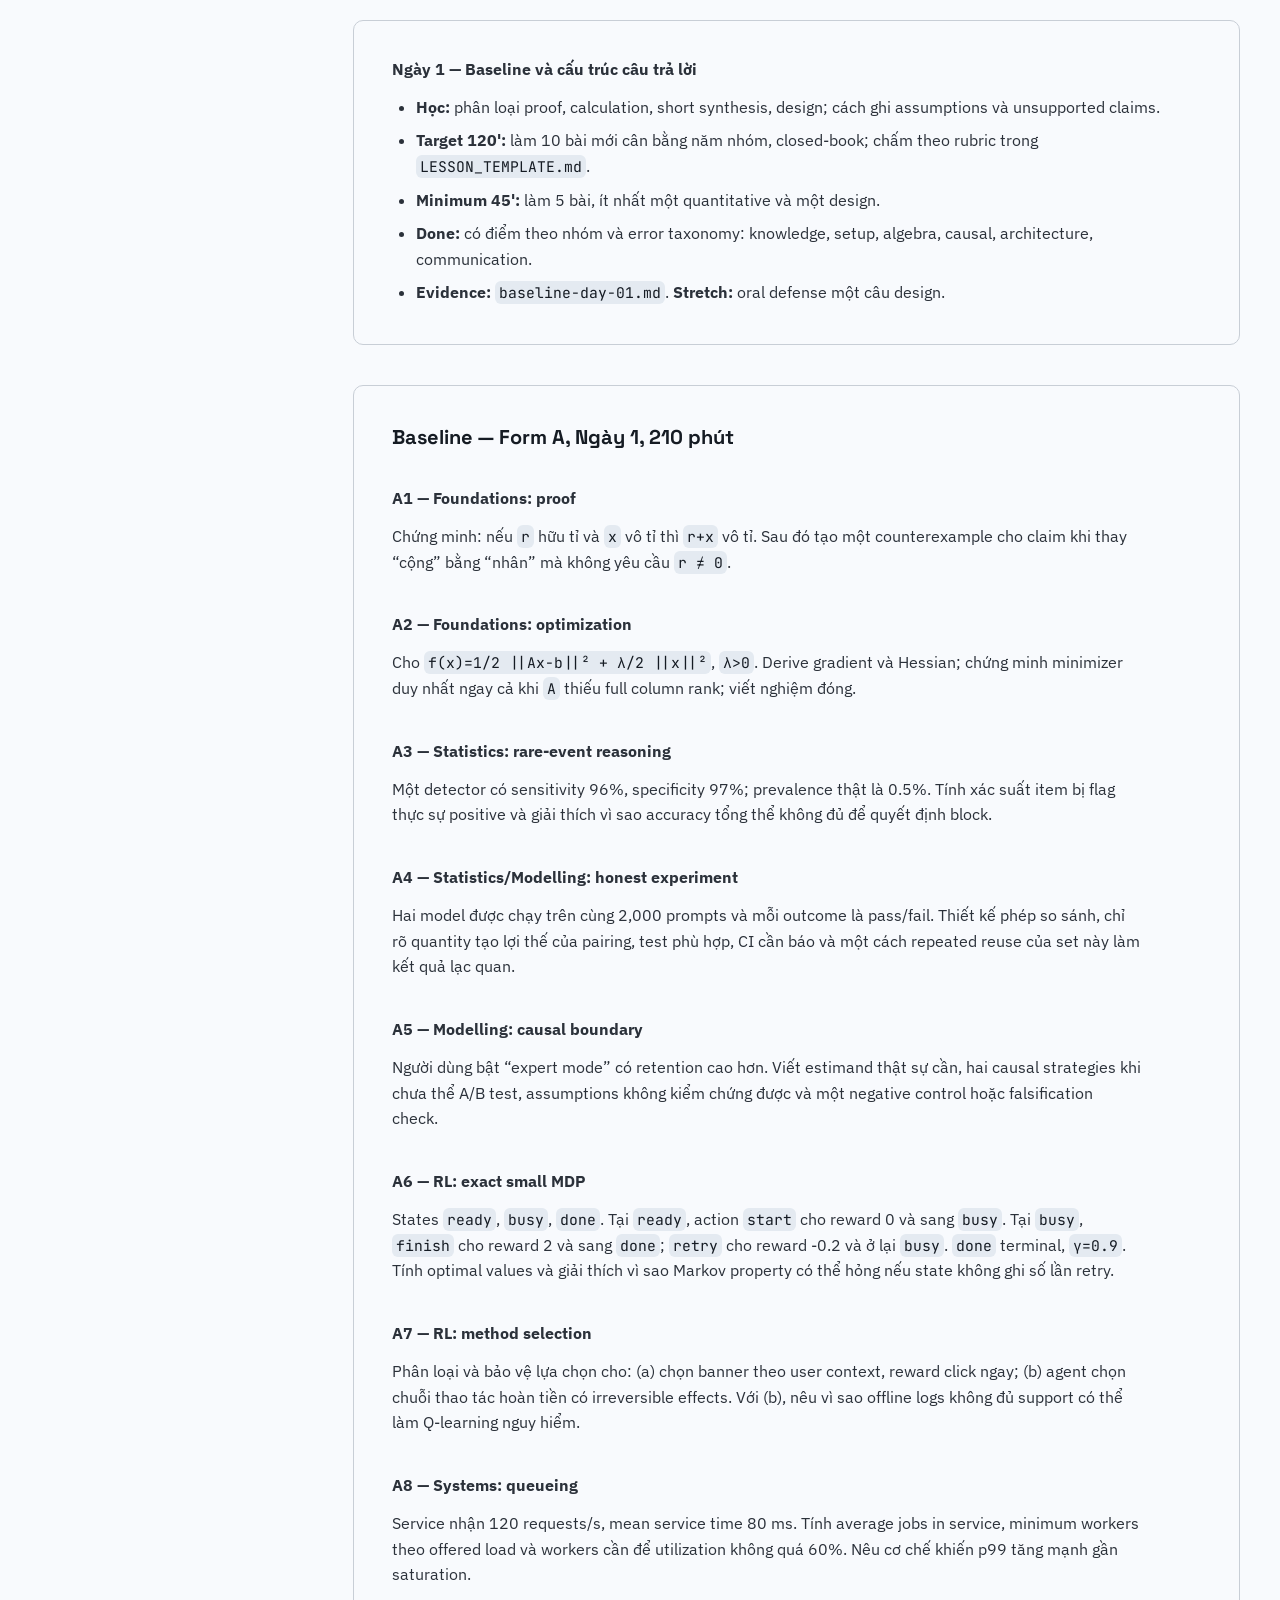
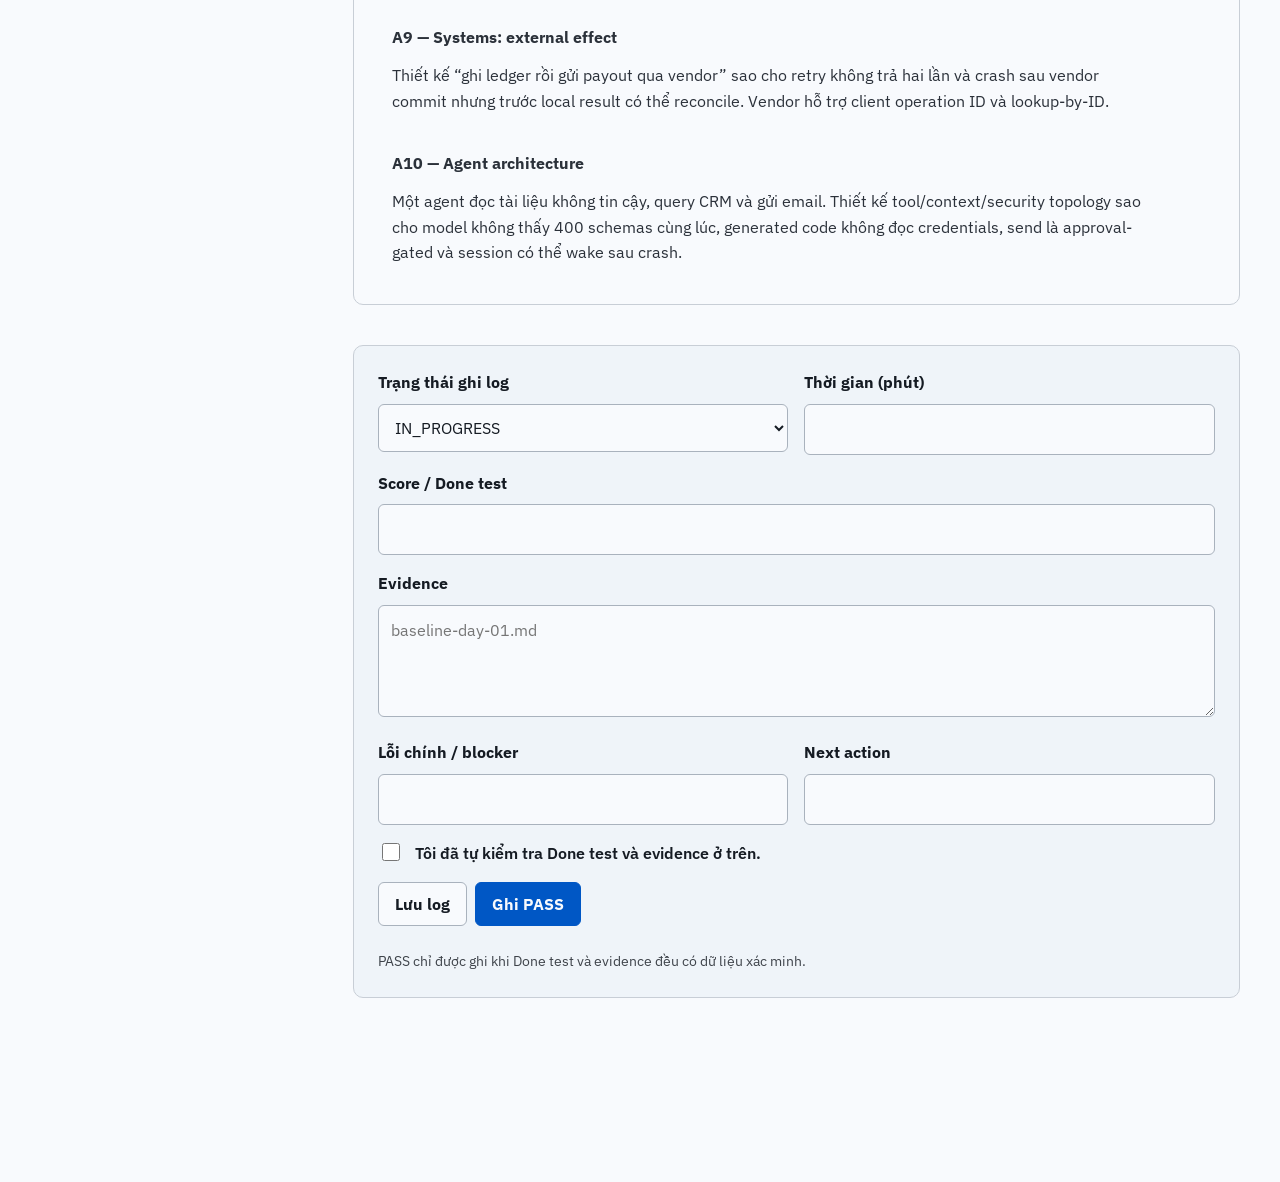
==== commit ef5e553f: "update" ====
--- a/challenge-ai-agent-system-design/index.html
+++ b/challenge-ai-agent-system-design/index.html
@@ -14,7 +14,7 @@
     /* Hallmark · pre-emit critique: P5 H5 E5 S5 R5 V4 */
     *, *::before, *::after { box-sizing: border-box; }
     html, body { margin: 0; overflow-x: clip; }
-    html { scroll-behavior: smooth; }
+    html { scroll-behavior: smooth; scroll-padding-block-start: calc(var(--layout-tabs) + var(--layout-gutter)); scroll-padding-block-end: calc(var(--layout-actionbar) + env(safe-area-inset-bottom)); }
     body {
       min-width: 20rem;
       background: var(--color-paper);
@@ -22,7 +22,7 @@
       font-family: var(--font-body);
       font-size: var(--text-base);
       line-height: 1.6;
-      padding-bottom: calc(5.5rem + env(safe-area-inset-bottom));
+      padding-bottom: calc(var(--layout-actionbar) + env(safe-area-inset-bottom));
     }
     button, input, select, textarea, a { font: inherit; }
     button, a { -webkit-tap-highlight-color: transparent; }
@@ -37,9 +37,7 @@
 
     .shell { width: min(100%, 92rem); margin-inline: auto; }
     .nav {
-      position: sticky;
-      inset-block-start: 0;
-      z-index: 200;
+      position: static;
       display: flex;
       align-items: center;
       justify-content: space-between;
@@ -50,11 +48,14 @@
       background: var(--color-paper);
     }
     .wordmark {
+      min-width: 0;
+      overflow: hidden;
       color: var(--color-ink);
       font-family: var(--font-mono);
       font-size: var(--text-sm);
       font-weight: 600;
       text-decoration: none;
+      text-overflow: ellipsis;
       white-space: nowrap;
     }
     .nav-status {
@@ -110,10 +111,15 @@
     .readout-cell span { display: block; margin-top: var(--space-xs); color: var(--color-muted); font-family: var(--font-body); font-size: var(--text-xs); }
 
     .tabs-wrap {
+      position: sticky;
+      inset-block-start: 0;
+      z-index: 290;
       padding-inline: clamp(var(--space-md), 4vw, var(--space-xl));
       border-bottom: var(--rule-thin) solid var(--color-rule);
-    }
-    .tabs { display: flex; gap: var(--space-xl); min-height: 3.5rem; align-items: stretch; }
+      background: var(--color-paper);
+    }
+    .tabs { display: flex; gap: clamp(var(--space-sm), 4vw, var(--space-xl)); min-height: var(--layout-tabs); align-items: stretch; overflow-x: auto; scrollbar-width: none; }
+    .tabs::-webkit-scrollbar { display: none; }
     .tab {
       position: relative;
       min-height: 2.75rem;
@@ -153,7 +159,8 @@
     .day-button {
       display: grid;
       place-items: center;
-      aspect-ratio: 1;
+      width: 100%;
+      max-width: 100%;
       min-width: 0;
       min-height: 2.75rem;
       border: var(--rule-thin) solid var(--color-rule);
@@ -217,8 +224,8 @@
     .content-surface th { color: var(--color-ink); font-weight: 700; }
     .table-scroll { max-width: 100%; overflow-x: auto; }
     .document-panel { align-items: start; }
-    .document-rail { display: grid; gap: var(--space-xs); min-width: 0; }
-    .document-button { width: 100%; justify-content: flex-start; overflow: hidden; text-overflow: ellipsis; }
+    .document-rail { display: flex; gap: var(--space-xs); min-width: 0; max-width: 100%; overflow-x: auto; padding-block-end: var(--space-xs); overscroll-behavior-inline: contain; scrollbar-gutter: stable; }
+    .document-button { flex: 0 0 auto; width: auto; max-width: min(18rem, 80vw); justify-content: flex-start; overflow: hidden; text-overflow: ellipsis; }
     .document-button[aria-current="true"] { border-color: var(--color-accent); color: var(--color-accent); }
     .document-reader { min-width: 0; }
     .document-reader-head { display: flex; align-items: center; justify-content: space-between; gap: var(--space-md); margin-bottom: var(--space-lg); padding-bottom: var(--space-md); border-bottom: var(--rule-thin) solid var(--color-rule); }
@@ -279,7 +286,7 @@
       border-top: var(--rule-thin) solid var(--color-rule);
       background: var(--color-paper);
     }
-    .action-copy { min-width: 0; color: var(--color-muted); font-family: var(--font-body); font-size: var(--text-xs); white-space: nowrap; overflow: hidden; text-overflow: ellipsis; }
+    .action-copy { flex: 1 1 auto; min-width: 0; color: var(--color-muted); font-family: var(--font-body); font-size: var(--text-xs); white-space: nowrap; overflow: hidden; text-overflow: ellipsis; }
     .action-group { display: flex; gap: var(--space-xs); flex: 0 0 auto; }
     .btn {
       display: inline-flex;
@@ -318,10 +325,14 @@
       .field-grid { grid-template-columns: repeat(2, minmax(0, 1fr)); }
     }
     @media (min-width: 60rem) {
+      html { scroll-padding-block-start: calc(var(--layout-topbar) + var(--layout-tabs) + var(--layout-gutter)); }
+      .nav { position: sticky; inset-block-start: 0; z-index: 300; }
+      .tabs-wrap { inset-block-start: var(--layout-topbar); }
       .intro { grid-template-columns: minmax(0, 1.35fr) minmax(20rem, 0.65fr); align-items: end; }
       .workspace { grid-template-columns: minmax(14rem, 0.28fr) minmax(0, 1fr); gap: clamp(var(--space-xl), 5vw, var(--space-3xl)); }
-      .day-rail { position: sticky; inset-block-start: 6.75rem; align-self: start; }
-      .document-rail { position: sticky; inset-block-start: 6.75rem; align-self: start; }
+      .day-rail, .document-rail { position: sticky; inset-block-start: calc(var(--layout-topbar) + var(--layout-tabs) + var(--layout-gutter)); align-self: start; max-height: calc(100vh - var(--layout-topbar) - var(--layout-tabs) - var(--layout-actionbar) - var(--layout-gutter) - var(--layout-gutter)); max-height: calc(100dvh - var(--layout-topbar) - var(--layout-tabs) - var(--layout-actionbar) - var(--layout-gutter) - var(--layout-gutter)); overflow-y: auto; overscroll-behavior: contain; scrollbar-gutter: stable; padding-inline-end: var(--space-xs); }
+      .document-rail { display: grid; overflow-x: clip; padding-block-end: 0; }
+      .document-button { width: 100%; max-width: none; }
       .day-grid { grid-template-columns: repeat(5, minmax(0, 1fr)); }
     }
     @media (min-width: 90rem) { .workspace { grid-template-columns: 18rem minmax(0, 1fr); } }
--- a/challenge-ai-agent-system-design/tokens.css
+++ b/challenge-ai-agent-system-design/tokens.css
@@ -44,6 +44,11 @@
   --space-2xl: 4rem;
   --space-3xl: 6rem;
 
+  --layout-topbar: 4rem;
+  --layout-tabs: 3.5rem;
+  --layout-actionbar: 5.5rem;
+  --layout-gutter: 1rem;
+
   --radius-sm: 0.375rem;
   --radius-md: 0.625rem;
   --radius-round: 999rem;
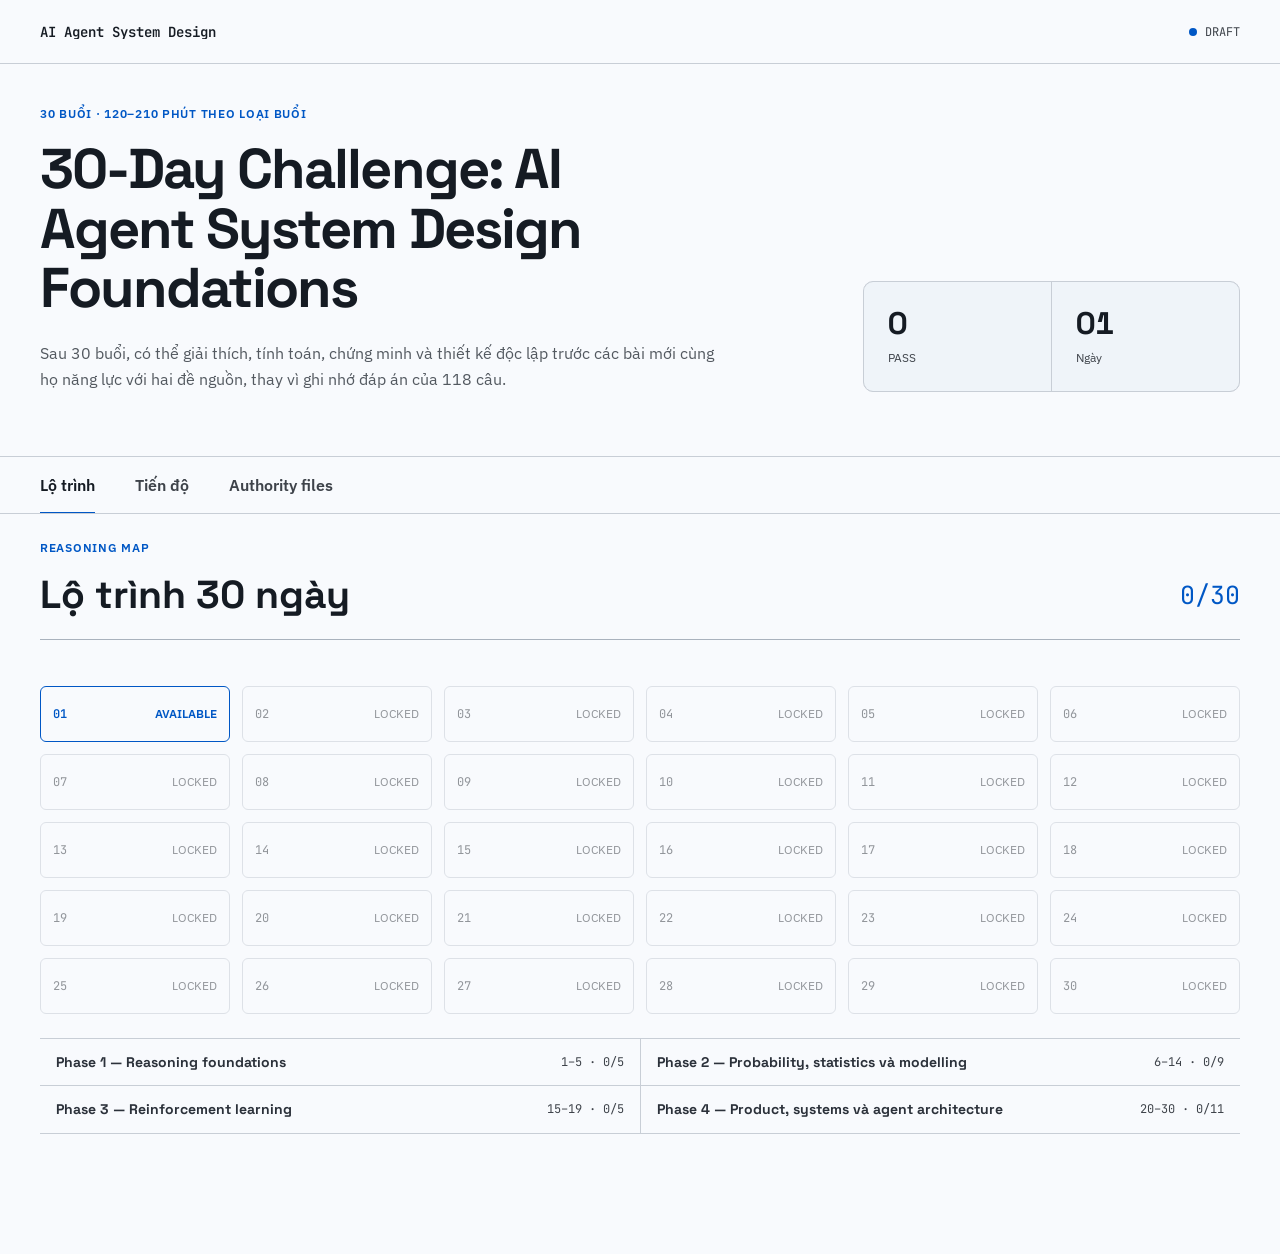
==== commit 1817ed71: "update" ====
--- a/challenge-ai-agent-system-design/index.html
+++ b/challenge-ai-agent-system-design/index.html
@@ -10,8 +10,8 @@
   <link href="https://fonts.googleapis.com/css2?family=IBM+Plex+Sans:wght@400;600;700&amp;family=JetBrains+Mono:wght@400;600&amp;family=Space+Grotesk:wght@500;600;700&amp;display=swap" rel="stylesheet">
   <link rel="stylesheet" href="tokens.css">
   <style>
-    /* Hallmark · macrostructure: Index-First · genre: modern-minimal · theme: Cobalt · enrichment: none · nav: N9 · footer: Ft2 · contrast: pass (40–41) · browser: pending */
-    /* Hallmark · pre-emit critique: P5 H5 E5 S5 R5 V4 */
+    /* Hallmark · genre: modern-minimal · macrostructure: Map/Diagram overview + Workbench detail · theme: Cobalt · designed-as-app */
+    /* Hallmark · pre-emit critique: P5 H5 E5 S5 R5 V5 */
     *, *::before, *::after { box-sizing: border-box; }
     html, body { margin: 0; overflow-x: clip; }
     html { scroll-behavior: smooth; scroll-padding-block-start: calc(var(--layout-tabs) + var(--layout-gutter)); scroll-padding-block-end: calc(var(--layout-actionbar) + env(safe-area-inset-bottom)); }
@@ -288,6 +288,34 @@
     }
     .action-copy { flex: 1 1 auto; min-width: 0; color: var(--color-muted); font-family: var(--font-body); font-size: var(--text-xs); white-space: nowrap; overflow: hidden; text-overflow: ellipsis; }
     .action-group { display: flex; gap: var(--space-xs); flex: 0 0 auto; }
+    body[data-route="overview"] { padding-bottom: 0; }
+    body[data-route="day"] #overviewIntro { display: none; }
+    .learning-stage { min-width: 0; }
+    .overview-view { width: min(100%, 80rem); margin-inline: auto; padding: var(--space-lg) clamp(var(--space-md), 4vw, var(--space-xl)) var(--space-3xl); }
+    .overview-heading { display: flex; align-items: end; justify-content: space-between; gap: var(--space-lg); padding-bottom: var(--space-lg); border-bottom: var(--rule-thin) solid var(--color-rule-2); }
+    .overview-heading h2 { max-width: 16ch; margin: 0; font-size: clamp(var(--text-xl), 6vw, var(--text-2xl)); line-height: 1.05; overflow-wrap: anywhere; min-width: 0; }
+    .overview-heading output { color: var(--color-accent); font-family: var(--font-mono); font-size: var(--text-lg); font-variant-numeric: tabular-nums; white-space: nowrap; }
+    .route-notice { min-height: 1lh; margin: var(--space-sm) 0; color: var(--color-error); font-size: var(--text-sm); }
+    .phase-map { display: grid; gap: var(--rule-thin); margin-block: var(--space-lg); border-block: var(--rule-thin) solid var(--color-rule); background: var(--color-rule); }
+    .phase-row { display: grid; grid-template-columns: minmax(0, 1fr) auto; align-items: center; gap: var(--space-md); padding: var(--space-sm) 0; background: var(--color-paper); }
+    .phase-row strong { overflow-wrap: anywhere; min-width: 0; font-family: var(--font-display); font-size: var(--text-sm); }
+    .phase-row span { color: var(--color-muted); font-family: var(--font-mono); font-size: var(--text-xs); font-variant-numeric: tabular-nums; white-space: nowrap; }
+    .overview-days { grid-template-columns: repeat(3, minmax(0, 1fr)); gap: var(--space-sm); }
+    .overview-days .day-button { display: flex; min-height: 3.5rem; justify-content: space-between; gap: var(--space-xs); padding: var(--space-sm); text-align: start; }
+    .day-number { color: inherit; font-family: var(--font-mono); font-variant-numeric: tabular-nums; }
+    .day-state { overflow: hidden; color: inherit; font-size: var(--text-xs); text-overflow: ellipsis; white-space: nowrap; }
+    .day-button[data-state="available"] { border-color: var(--color-accent); color: var(--color-accent); font-weight: 600; }
+    .day-button[data-state="locked"] { cursor: help; opacity: 0.55; }
+    .day-button[data-state="blocked"] { border-color: var(--color-error); color: var(--color-error); }
+    .day-detail-view { width: min(100%, 76rem); margin-inline: auto; padding: var(--space-md) clamp(var(--space-md), 4vw, var(--space-xl)) var(--space-3xl); }
+    .detail-nav { display: flex; align-items: center; justify-content: space-between; gap: var(--space-md); padding-block: var(--space-sm) var(--space-lg); border-bottom: var(--rule-thin) solid var(--color-rule); }
+    .back-link { min-height: 2.75rem; padding: 0; border: 0; background: transparent; color: var(--color-accent); cursor: pointer; font-weight: 700; white-space: nowrap; }
+    .detail-nav span { color: var(--color-muted); font-family: var(--font-mono); font-size: var(--text-xs); white-space: nowrap; }
+    .day-detail-view .lesson-panel { padding-top: var(--space-xl); }
+    .now-step { display: grid; grid-template-columns: minmax(8rem, 0.3fr) minmax(0, 1fr); gap: var(--space-lg); margin-block: var(--space-xl); padding-block: var(--space-lg); border-block: var(--rule-thin) solid var(--color-accent); }
+    .now-step h3, .now-step p { margin: 0; }
+    .now-step h3 { font-size: var(--text-sm); }
+    .now-step p { max-width: 68ch; }
     .btn {
       display: inline-flex;
       align-items: center;
@@ -313,13 +341,13 @@
     .foot-line p { margin: 0; }
 
     @media (hover: hover) and (pointer: fine) {
-      .day-button:hover:not(:disabled), .source-link:hover, .btn:hover:not(:disabled) { background: var(--color-paper-3); }
+      .day-button:hover, .source-link:hover, .btn:hover:not(:disabled) { background: var(--color-paper-3); }
       .btn-primary:hover:not(:disabled) { background: var(--color-ink); }
       .btn-primary:focus-visible:hover { background: var(--color-accent); }
       .evidence-block input:hover:not(:disabled), .evidence-block select:hover:not(:disabled), .evidence-block textarea:hover:not(:disabled) { background: var(--color-paper-3); }
     }
     @media (min-width: 40rem) {
-      .day-grid { grid-template-columns: repeat(6, minmax(0, 1fr)); }
+      .day-grid, .overview-days { grid-template-columns: repeat(6, minmax(0, 1fr)); }
       .contract-row { grid-template-columns: minmax(7rem, 0.24fr) minmax(0, 1fr); gap: var(--space-lg); }
       .progress-item { grid-template-columns: 4.5rem minmax(0, 1fr) 8rem; align-items: center; }
       .field-grid { grid-template-columns: repeat(2, minmax(0, 1fr)); }
@@ -334,24 +362,71 @@
       .document-rail { display: grid; overflow-x: clip; padding-block-end: 0; }
       .document-button { width: 100%; max-width: none; }
       .day-grid { grid-template-columns: repeat(5, minmax(0, 1fr)); }
+      .overview-days { grid-template-columns: repeat(6, minmax(0, 1fr)); }
+      .phase-map { grid-template-columns: repeat(2, minmax(0, 1fr)); gap: var(--rule-thin); }
+      .phase-row { padding-inline: var(--space-md); }
+      .day-detail-view .lesson-panel { display: grid; grid-template-columns: minmax(14rem, 0.3fr) minmax(0, 1fr); column-gap: var(--space-2xl); }
+      .day-detail-view .day-heading, .day-detail-view .now-step, .day-detail-view .contract, .day-detail-view .embedded-content, .day-detail-view .evidence-block { grid-column: 2; }
     }
     @media (min-width: 90rem) { .workspace { grid-template-columns: 18rem minmax(0, 1fr); } }
+    @media (max-width: 39.999rem) {
+      .intro { gap: var(--space-md); padding-block: var(--space-lg); }
+      .intro .lede { margin-top: var(--space-sm); font-size: var(--text-sm); }
+      .intro h1 { font-size: var(--text-xl); }
+      .readout-cell { padding: var(--space-sm); }
+      .overview-heading { align-items: start; }
+      .overview-days .day-button { align-items: flex-start; flex-direction: column; }
+      .now-step { grid-template-columns: minmax(0, 1fr); gap: var(--space-sm); }
+      .detail-nav { position: sticky; inset-block-start: var(--layout-tabs); z-index: 280; background: var(--color-paper); }
+      .action-copy { display: none; }
+      .action-group { width: 100%; justify-content: flex-end; }
+    }
+    /* Hallmark · compact Day Detail · reasoning split · content preserved */
+    .compact-disclosure, .source-disclosure { min-width: 0; border-block-end: var(--rule-thin) solid var(--color-rule); }
+    .compact-disclosure > summary, .source-disclosure > summary { position: relative; display: block; min-height: 2.75rem; padding: var(--space-sm) calc(var(--space-lg) + var(--space-xs)) var(--space-sm) var(--space-sm); overflow: hidden; color: var(--color-ink); font-weight: 700; line-height: 1.2; white-space: nowrap; text-overflow: ellipsis; cursor: pointer; list-style: none; }
+    .compact-disclosure > summary::-webkit-details-marker, .source-disclosure > summary::-webkit-details-marker { display: none; }
+    .compact-disclosure > summary::after, .source-disclosure > summary::after { position: absolute; inset-inline-end: var(--space-sm); content: "+"; color: var(--color-accent); font-family: var(--font-mono); }
+    .compact-disclosure[open] > summary::after, .source-disclosure[open] > summary::after { content: "−"; }
+    .compact-disclosure[open] > summary, .source-disclosure[open] > summary { background: var(--color-paper-3); }
+    .contract-disclosure { margin-top: var(--space-sm); border-block-start: var(--rule-thin) solid var(--color-rule); }
+    .contract-disclosure .contract-row { padding-block: var(--space-sm); }
+    .embedded-content { gap: 0; margin-top: 0; border-block-start: var(--rule-thin) solid var(--color-rule); }
+    .source-disclosure > .content-surface { padding: var(--space-md); border: 0; border-block-start: var(--rule-thin) solid var(--color-rule); border-radius: 0; background: var(--color-paper); }
+    .evidence-disclosure { margin-top: var(--space-md); border-block-start: var(--rule-thin) solid var(--color-rule); }
+    .evidence-disclosure .evidence-block { margin: 0; padding: var(--space-md); border: 0; border-radius: 0; }
+    .day-brief, .day-work { min-width: 0; }
+    @media (max-width: 39.999rem) {
+      body[data-route="day"] .day-detail-view { padding-top: var(--space-sm); }
+      body[data-route="day"] .detail-nav { margin-bottom: var(--space-md); }
+      body[data-route="day"] .day-heading { padding-bottom: var(--space-md); }
+      body[data-route="day"] .day-heading h2 { font-size: clamp(var(--text-lg), 8vw, var(--text-xl)); }
+      .now-step { margin: var(--space-md) 0; padding: var(--space-sm); }
+      .source-disclosure > .content-surface { padding-inline: 0; }
+    }
+    @media (min-width: 60rem) {
+      body[data-route="day"]:has(#learnTab[aria-selected="true"]) { height: 100dvh; overflow: hidden; padding-bottom: 0; }
+      body[data-route="day"] .day-detail-view { display: flex; width: min(100%, 86rem); height: calc(100dvh - var(--layout-topbar) - var(--layout-tabs) - var(--layout-actionbar)); max-width: none; flex-direction: column; padding-block: var(--space-sm); overflow: hidden; }
+      body[data-route="day"] .detail-nav { flex: 0 0 auto; margin-bottom: var(--space-sm); padding-bottom: var(--space-xs); }
+      body[data-route="day"] .lesson-panel { display: grid; min-height: 0; grid-template-columns: minmax(18rem, 0.34fr) minmax(0, 1fr); gap: clamp(var(--space-lg), 4vw, var(--space-2xl)); overflow-y: auto; overscroll-behavior: contain; scrollbar-gutter: stable; padding-inline-end: var(--space-xs); }
+      body[data-route="day"] .day-brief, body[data-route="day"] .day-work { align-self: start; }
+      .day-work .evidence-disclosure { margin-bottom: var(--space-lg); }
+    }
     @media (prefers-reduced-motion: reduce) {
       html { scroll-behavior: auto; }
-      *, *::before, *::after { animation-duration: var(--dur-micro) !important; animation-iteration-count: 1 !important; transition-duration: var(--dur-micro) !important; }
+      *, *::before, *::after { animation-duration: 0.01ms !important; animation-iteration-count: 1 !important; transition-duration: 0.01ms !important; }
     }
   </style>
 </head>
 <body>
   <header class="nav shell">
-    <a class="wordmark" href="#main">AI Agent System Design</a>
+    <a class="wordmark" href="#overview">AI Agent System Design</a>
     <span class="nav-status"><span class="status-dot" aria-hidden="true"></span><span id="navStatus">DRAFT</span></span>
   </header>
 
   <main id="main" class="shell">
-    <section class="intro" aria-labelledby="pageTitle">
+    <section class="intro" id="overviewIntro" aria-labelledby="pageTitle">
       <div class="intro-copy">
-        <p class="meta">30 buổi · 120 phút</p>
+        <p class="meta">30 buổi · 120–210 phút theo loại buổi</p>
         <h1 id="pageTitle">30-Day Challenge: AI Agent System Design Foundations</h1>
         <p class="lede">Sau 30 buổi, có thể giải thích, tính toán, chứng minh và thiết kế độc lập trước các bài mới cùng họ năng lực với hai đề nguồn, thay vì ghi nhớ đáp án của 118 câu.</p>
       </div>
@@ -363,22 +438,42 @@
 
     <div class="tabs-wrap">
       <div class="tabs" role="tablist" aria-label="Challenge">
-        <button class="tab" id="learnTab" type="button" role="tab" aria-selected="true" aria-controls="learnPanel">Học</button>
+        <button class="tab" id="learnTab" type="button" role="tab" aria-selected="true" aria-controls="learnPanel">Lộ trình</button>
         <button class="tab" id="progressTab" type="button" role="tab" aria-selected="false" aria-controls="progressPanel" tabindex="-1">Tiến độ</button>
         <button class="tab" id="documentTab" type="button" role="tab" aria-selected="false" aria-controls="documentPanel" tabindex="-1">Authority files</button>
       </div>
     </div>
 
-    <section id="learnPanel" class="workspace" role="tabpanel" aria-labelledby="learnTab">
-      <aside class="day-rail" aria-labelledby="dayRailTitle">
-        <div class="rail-heading"><h2 id="dayRailTitle">30 ngày</h2><output id="railOutput">0/30</output></div>
-        <div id="dayGrid" class="day-grid"></div>
-      </aside>
-      <article class="lesson-panel" aria-live="polite">
+    <section id="learnPanel" class="learning-stage" role="tabpanel" aria-labelledby="learnTab">
+      <section class="overview-view" id="overviewView" aria-labelledby="dayRailTitle">
+        <header class="overview-heading">
+          <div>
+            <p class="meta">Reasoning map</p>
+            <h2 id="dayRailTitle">Lộ trình 30 ngày</h2>
+          </div>
+          <output id="railOutput">0/30</output>
+        </header>
+        <p class="route-notice" id="routeNotice" aria-live="polite"></p>
+        <div id="dayGrid" class="day-grid overview-days"></div>
+        <div class="phase-map" id="phaseMap" aria-label="Các phase của challenge"></div>
+      </section>
+
+      <section class="day-detail-view" id="dayDetailView" hidden>
+        <nav class="detail-nav" aria-label="Điều hướng ngày">
+          <button class="back-link" id="backToOverview" type="button">← Tất cả ngày</button>
+          <span id="detailStatus">NOT_STARTED</span>
+        </nav>
+        <article class="lesson-panel" aria-live="polite">
         <header class="day-heading">
           <p class="phase" id="dayPhase"></p>
           <h2 id="dayTitle"></h2>
         </header>
+        <section class="now-step" aria-labelledby="nowStepTitle">
+          <h3 id="nowStepTitle">Việc cần làm ngay</h3>
+          <p id="nowStepCopy"></p>
+        </section>
+        <details class="compact-disclosure contract-disclosure">
+          <summary>Yêu cầu hoàn thành</summary>
         <dl class="contract">
           <div class="contract-row"><dt>Outcome</dt><dd id="dayOutcome"></dd></div>
           <div class="contract-row"><dt>Minimum action</dt><dd id="dayMinimum"></dd></div>
@@ -387,6 +482,7 @@
           <div class="contract-row"><dt>Evidence</dt><dd id="dayEvidence"></dd></div>
           <div class="contract-row"><dt>Stretch</dt><dd id="dayStretch"></dd></div>
         </dl>
+        </details>
         <!-- <nav class="source-links" aria-label="Authority files">
           <a class="source-link" href="LESSONS.md">LESSONS.md</a>
           <a class="source-link" href="PLAN.md">PLAN.md</a>
@@ -394,10 +490,15 @@
           <a class="source-link" href="PROGRESS.md">PROGRESS.md</a>
         </nav> -->
         <div class="embedded-content">
-          <section class="content-surface" id="lessonSource"></section>
-          <section class="content-surface" id="planSource"></section>
-          <section class="content-surface" id="assessmentSource" hidden></section>
+          <details class="source-disclosure" data-source-panel="assessment"><summary>Assessment của ngày</summary><section class="content-surface" id="assessmentSource" hidden></section></details>
+          <p class="evidence-help" id="assessmentGateMessage" hidden></p>
+          <details class="source-disclosure" data-source-panel="lesson" open><summary>Bài học chính</summary><section class="content-surface" id="lessonSource"></section></details>
+          <details class="source-disclosure" data-source-panel="plan"><summary>Daily contract chi tiết</summary><section class="content-surface" id="planSource"></section></details>
+          <details class="source-disclosure" data-source-panel="resource"><summary>Tài nguyên bổ trợ</summary><section class="content-surface" id="resourceSource"></section></details>
+          <details class="source-disclosure" data-source-panel="practice"><summary>Transfer practice tùy chọn</summary><section class="content-surface" id="appliedAssessmentSource"></section></details>
         </div>
+        <details class="compact-disclosure evidence-disclosure">
+          <summary>Ghi kết quả &amp; evidence</summary>
         <div class="evidence-block">
           <form class="evidence-form" id="evidenceForm" novalidate>
             <div class="field-grid">
@@ -444,7 +545,9 @@
             <p class="evidence-help" id="evidenceHelp" aria-live="polite">PASS chỉ được ghi khi Done test và evidence đều có dữ liệu xác minh.</p>
           </form>
         </div>
-      </article>
+        </details>
+        </article>
+      </section>
     </section>
 
     <section id="progressPanel" class="workspace progress-panel" role="tabpanel" aria-labelledby="progressTab" hidden>
@@ -478,16 +581,18 @@
 
   <!-- <footer class="foot-line shell"><p>CHALLENGE.md · PLAN.md · LESSONS.md · ASSESSMENTS.md · PROGRESS.md</p></footer> -->
 
-  <aside class="action-bar" aria-label="Ngày">
+  <aside class="action-bar" id="dayActionBar" aria-label="Ngày" hidden>
     <span class="action-copy" id="actionCopy">Ngày 1 · NOT_STARTED</span>
     <div class="action-group">
+      <button class="btn" id="previousButton" type="button" disabled>Ngày trước</button>
       <button class="btn btn-primary" id="nextButton" type="button" disabled>Ngày tiếp theo</button>
     </div>
   </aside>
 
   <script src="content-data.js"></script>
+  <script src="supplemental-data.js"></script>
   <script>
-    const documentPayloads = Object.fromEntries((window.CHALLENGE_CONTENT || []).map(file => [file.name, file.base64]));
+    const documentPayloads = Object.fromEntries([...(window.CHALLENGE_CONTENT || []), ...(window.CHALLENGE_SUPPLEMENTAL || [])].map(file => [file.name, file.base64]));
     const documents = {};
     function readDocument(name) {
       if (!(name in documents)) {
@@ -497,7 +602,7 @@
       }
       return documents[name];
     }
-    const documentOrder = ["CHALLENGE.md", "PLAN.md", "LESSONS.md", "COVERAGE_MAP.md", "LESSON_TEMPLATE.md", "ASSESSMENTS.md", "PROGRESS.md", "ASSESSMENT_KEYS.md"];
+    const documentOrder = ["CHALLENGE.md", "PLAN.md", "LESSONS.md", "SUPPLEMENTAL_RESOURCES.md", "DAILY_APPLIED_ASSESSMENTS.md", "RESEARCH_LEDGER.md", "COVERAGE_MAP.md", "LESSON_TEMPLATE.md", "ASSESSMENTS.md", "PROGRESS.md", "ASSESSMENT_KEYS.md"];
     let activeDocument = "CHALLENGE.md";
 
     function parseDayContracts(markdown) {
@@ -632,9 +737,21 @@
     let storageError = "";
     let state = loadState();
     let visibleDay = currentDay();
-
-    const ids = ["dayPhase","dayTitle","dayOutcome","dayMinimum","dayTarget","dayDone","dayEvidence","dayStretch","evidenceForm","statusSelect","timeSpent","doneTestResult","evidenceNote","mainError","nextAction","verificationCheck","evidenceHelp","saveLogButton","passButton","dayGrid","progressList","historyList","completedCount","currentReadout","railOutput","actionCopy","nextButton","navStatus","exportButton","importButton","importInput","storageMessage","lessonSource","planSource","assessmentSource","documentRail","documentTitle","documentNotice","documentContent"];
+    let activeRoute = { kind: "overview" };
+    let routeNoticeText = "";
+
+    const ids = ["dayPhase","dayTitle","dayOutcome","dayMinimum","dayTarget","dayDone","dayEvidence","dayStretch","evidenceForm","statusSelect","timeSpent","doneTestResult","evidenceNote","mainError","nextAction","verificationCheck","evidenceHelp","saveLogButton","passButton","dayGrid","progressList","historyList","completedCount","currentReadout","railOutput","actionCopy","previousButton","nextButton","navStatus","exportButton","importButton","importInput","storageMessage","lessonSource","planSource","resourceSource","appliedAssessmentSource","assessmentSource","assessmentGateMessage","documentRail","documentTitle","documentNotice","documentContent","overviewView","dayDetailView","routeNotice","phaseMap","backToOverview","detailStatus","nowStepCopy","dayActionBar"];
     const el = Object.fromEntries(ids.map(id => [id, document.getElementById(id)]));
+    const lessonShell = el.dayDetailView.querySelector(".lesson-panel");
+    const dayBrief = document.createElement("div"); dayBrief.className = "day-brief";
+    const dayWork = document.createElement("div"); dayWork.className = "day-work";
+    [".day-heading",".now-step",".contract-disclosure"].forEach(selector => dayBrief.append(lessonShell.querySelector(selector)));
+    [".embedded-content",".evidence-disclosure"].forEach(selector => dayWork.append(lessonShell.querySelector(selector)));
+    lessonShell.append(dayBrief,dayWork);
+    const sourceDisclosures = [...document.querySelectorAll(".embedded-content > details.source-disclosure")];
+    sourceDisclosures.forEach(disclosure => disclosure.addEventListener("toggle", () => {
+      if (disclosure.open) sourceDisclosures.forEach(item => { if (item !== disclosure) item.open = false; });
+    }));
 
     function freshState() { return { schema: 2, events: [], drafts: {}, assessmentUnlocks: [] }; }
     function eventId() { return globalThis.crypto?.randomUUID?.() || `${Date.now()}-${Math.random().toString(16).slice(2)}`; }
@@ -730,13 +847,52 @@
         const button = document.createElement("button");
         button.type = "button";
         button.className = "day-button";
-        button.textContent = String(day).padStart(2, "0");
-        button.disabled = !isUnlocked(day);
-        button.dataset.state = isComplete(day) ? "complete" : terminalStatuses.includes(dayStatus(day)) ? "recorded" : day === visibleDay ? "current" : "idle";
-        button.setAttribute("aria-label", `Ngày ${day} — ${outcome} — ${dayStatus(day)}`);
-        if (day === visibleDay) button.setAttribute("aria-current", "step");
-        button.addEventListener("click", () => { visibleDay = day; render(); document.getElementById("dayTitle").focus({ preventScroll: true }); });
+        const unlocked = isUnlocked(day);
+        const status = dayStatus(day);
+        const visualState = !unlocked ? "locked" : isComplete(day) ? "complete" : status === "BLOCKED" ? "blocked" : terminalStatuses.includes(status) ? "recorded" : "available";
+        button.dataset.state = visualState;
+        const number = document.createElement("span");
+        number.className = "day-number";
+        number.textContent = String(day).padStart(2, "0");
+        const stateLabel = document.createElement("span");
+        stateLabel.className = "day-state";
+        stateLabel.textContent = !unlocked ? "LOCKED" : status === "NOT_STARTED" ? "AVAILABLE" : status;
+        button.append(number, stateLabel);
+        const lockReason = day > 1 ? `Hoàn thành Ngày ${day - 1} với PASS để mở.` : "";
+        button.setAttribute("aria-label", `Ngày ${day} — ${outcome} — ${stateLabel.textContent}${lockReason ? ` — ${lockReason}` : ""}`);
+        button.setAttribute("aria-disabled", String(!unlocked));
+        button.addEventListener("click", () => {
+          if (!unlocked) {
+            routeNoticeText = lockReason;
+            el.routeNotice.textContent = routeNoticeText;
+            return;
+          }
+          navigateToDay(day);
+        });
         return button;
+      }));
+    }
+
+    function renderPhaseMap() {
+      const phases = [];
+      days.forEach(entry => {
+        let phase = phases.at(-1);
+        if (!phase || phase.name !== entry.phase) {
+          phase = { name: entry.phase, days: [] };
+          phases.push(phase);
+        }
+        phase.days.push(entry.day);
+      });
+      el.phaseMap.replaceChildren(...phases.map(phase => {
+        const row = document.createElement("div");
+        row.className = "phase-row";
+        const title = document.createElement("strong");
+        title.textContent = phase.name;
+        const range = document.createElement("span");
+        const passed = phase.days.filter(isComplete).length;
+        range.textContent = `${phase.days[0]}–${phase.days.at(-1)} · ${passed}/${phase.days.length}`;
+        row.append(title, range);
+        return row;
       }));
     }
 
@@ -751,13 +907,30 @@
       el.dayDone.textContent = done;
       el.dayEvidence.textContent = evidence;
       el.dayStretch.textContent = stretch;
+      el.detailStatus.textContent = dayStatus(day);
+      el.nowStepCopy.textContent = minimum;
       const lessonSection = extractSection(readDocument("LESSONS.md"), 2, `Ngày ${day} —`);
       const planSection = extractSection(readDocument("PLAN.md"), 3, `Ngày ${day} —`);
+      const resourceSection = extractSection(readDocument("SUPPLEMENTAL_RESOURCES.md"), 2, `Ngày ${day} —`);
+      const appliedAssessmentSection = extractSection(readDocument("DAILY_APPLIED_ASSESSMENTS.md"), 2, `Ngày ${day} —`);
       const assessmentSection = assessmentHeading(day) ? extractSection(readDocument("ASSESSMENTS.md"), 2, assessmentHeading(day)) : "";
-      el.lessonSource.innerHTML = renderMarkdown(lessonSection);
-      el.planSource.innerHTML = renderMarkdown(planSection);
+      const assessmentLocked = Boolean(assessmentSection) && !terminalStatuses.includes(dayStatus(day));
       el.assessmentSource.hidden = !assessmentSection;
       el.assessmentSource.innerHTML = assessmentSection ? renderMarkdown(assessmentSection) : "";
+      el.assessmentGateMessage.hidden = !assessmentLocked;
+      el.assessmentGateMessage.textContent = assessmentLocked ? "Assessment đang được khóa theo đúng thứ tự: hoàn thành và lưu một trạng thái kết thúc trước khi mở bài học, kế hoạch, tài nguyên và phần luyện bổ trợ của ngày này." : "";
+      [el.lessonSource, el.planSource, el.resourceSource, el.appliedAssessmentSource].forEach(surface => { surface.hidden = assessmentLocked; });
+      el.lessonSource.innerHTML = assessmentLocked ? "" : `<p class="eyebrow">BÀI HỌC GỐC</p>${renderMarkdown(lessonSection)}`;
+      el.planSource.innerHTML = assessmentLocked ? "" : `<p class="eyebrow">DAILY CONTRACT</p>${renderMarkdown(planSection)}`;
+      el.resourceSource.innerHTML = assessmentLocked ? "" : `<p class="eyebrow">TÀI NGUYÊN BÙ LỖ HỔNG · tối đa 15 phút, tính trong Target</p>${renderMarkdown(resourceSection)}`;
+      el.appliedAssessmentSource.innerHTML = assessmentLocked ? "" : `<p class="eyebrow">STRETCH / DIAGNOSTIC TÙY CHỌN · không phải điều kiện PASS</p>${renderMarkdown(appliedAssessmentSection)}`;
+      sourceDisclosures.forEach(disclosure => {
+        const surface = disclosure.querySelector(".content-surface");
+        disclosure.hidden = surface.hidden || !surface.innerHTML.trim();
+        disclosure.open = false;
+      });
+      const primarySource = sourceDisclosures.find(disclosure => !disclosure.hidden);
+      if (primarySource) primarySource.open = true;
       const draft = getDraft(day);
       el.statusSelect.value = validStatuses.includes(draft.status) && draft.status !== "PASS" ? draft.status : "IN_PROGRESS";
       el.timeSpent.value = draft.timeMinutes ?? "";
@@ -774,6 +947,7 @@
       el.passButton.textContent = isComplete(day) ? "PASS đã ghi" : "Ghi PASS";
       el.passButton.disabled = isComplete(day);
       el.passButton.dataset.state = isComplete(day) ? "success" : "default";
+      el.previousButton.disabled = day === 1;
       el.nextButton.disabled = !isComplete(day) || day === 30;
       el.nextButton.hidden = day === 30;
       el.actionCopy.textContent = `Ngày ${day} · ${dayStatus(day)}`;
@@ -871,7 +1045,9 @@
       if (!document.getElementById("documentPanel").hidden) el.documentTitle.focus({ preventScroll: true });
     }
     function render() {
-      renderDayRail(); renderLesson(); renderProgress(); renderHistory(); renderSummary(); renderStorageMessage();
+      renderDayRail(); renderPhaseMap();
+      if (activeRoute.kind === "day") renderLesson();
+      renderProgress(); renderHistory(); renderSummary(); renderStorageMessage();
       if (activeDocument === "ASSESSMENT_KEYS.md") {
         if (hasAssessmentUnlock(visibleDay)) {
           el.documentContent.innerHTML = renderMarkdown(assessmentKeySection(visibleDay));
@@ -882,6 +1058,54 @@
           renderDocumentRail();
         }
       }
+    }
+
+    function routeFromLocation() {
+      if (!location.hash || location.hash === "#overview") return { kind: "overview" };
+      const match = /^#day\/(\d{2})$/.exec(location.hash);
+      if (!match) return { kind: "invalid" };
+      const day = Number(match[1]);
+      if (day < 1 || day > 30) return { kind: "invalid" };
+      return { kind: "day", day };
+    }
+    function replaceOverviewRoute(message = "") {
+      routeNoticeText = message;
+      history.replaceState(null, "", "#overview");
+      return { kind: "overview" };
+    }
+    function applyRoute({ focus = false } = {}) {
+      let route = routeFromLocation();
+      if (route.kind === "invalid") route = replaceOverviewRoute("Đường dẫn ngày không hợp lệ. Đã quay về lộ trình 30 ngày.");
+      if (route.kind === "day" && !isUnlocked(route.day)) route = replaceOverviewRoute(`Ngày ${route.day} đang khóa. Hoàn thành Ngày ${route.day - 1} với PASS để mở.`);
+      activeRoute = route;
+      if (route.kind === "day") visibleDay = route.day;
+      document.body.dataset.route = route.kind;
+      el.overviewView.hidden = route.kind !== "overview";
+      el.dayDetailView.hidden = route.kind !== "day";
+      el.dayActionBar.hidden = route.kind !== "day" || document.getElementById("learnPanel").hidden;
+      el.routeNotice.textContent = routeNoticeText;
+      render();
+      if (focus) {
+        const target = route.kind === "day" ? el.dayTitle : document.querySelector(`.day-button:nth-child(${visibleDay})`) || document.getElementById("dayRailTitle");
+        target.focus({ preventScroll: true });
+      }
+    }
+    function navigateToDay(day, { replace = false } = {}) {
+      if (!isUnlocked(day)) return;
+      routeNoticeText = "";
+      if (activeRoute.kind === "day") syncDraft();
+      selectTab(0);
+      history[replace ? "replaceState" : "pushState"](null, "", `#day/${String(day).padStart(2, "0")}`);
+      applyRoute({ focus: true });
+      window.scrollTo({ top: document.getElementById("learnPanel").offsetTop - 72, behavior: matchMedia("(prefers-reduced-motion: reduce)").matches ? "auto" : "smooth" });
+    }
+    function navigateToOverview() {
+      if (activeRoute.kind === "day") syncDraft();
+      routeNoticeText = "";
+      selectTab(0);
+      history.pushState(null, "", "#overview");
+      applyRoute({ focus: true });
+      document.querySelector(`.day-button:nth-child(${visibleDay})`)?.focus({ preventScroll: true });
     }
 
     function syncDraft() {
@@ -937,13 +1161,15 @@
       appendProgress(el.statusSelect.value);
     });
     el.passButton.addEventListener("click", () => appendProgress("PASS"));
+    el.previousButton.addEventListener("click", () => {
+      if (visibleDay <= 1) return;
+      navigateToDay(visibleDay - 1);
+    });
     el.nextButton.addEventListener("click", () => {
       if (!isComplete(visibleDay) || visibleDay >= 30) return;
-      visibleDay += 1;
-      render();
-      document.getElementById("dayTitle").focus({ preventScroll: true });
-      window.scrollTo({ top: document.getElementById("learnPanel").offsetTop - 72, behavior: matchMedia("(prefers-reduced-motion: reduce)").matches ? "auto" : "smooth" });
+      navigateToDay(visibleDay + 1);
     });
+    el.backToOverview.addEventListener("click", navigateToOverview);
 
     el.exportButton.addEventListener("click", () => {
       const blob = new Blob([JSON.stringify(state, null, 2)], { type: "application/json" });
@@ -993,10 +1219,14 @@
     });
     function selectTab(active) {
       tabs.forEach((tab, index) => { const selected = index === active; tab.setAttribute("aria-selected", String(selected)); tab.tabIndex = selected ? 0 : -1; panels[index].hidden = !selected; });
-    }
-
+      el.dayActionBar.hidden = active !== 0 || activeRoute.kind !== "day";
+    }
+
+    window.addEventListener("popstate", () => { selectTab(0); applyRoute({ focus: true }); });
+    window.addEventListener("hashchange", () => { selectTab(0); applyRoute({ focus: true }); });
+    if (!location.hash) history.replaceState(null, "", "#overview");
     openDocument(activeDocument);
-    render();
+    applyRoute();
   </script>
 </body>
 </html>
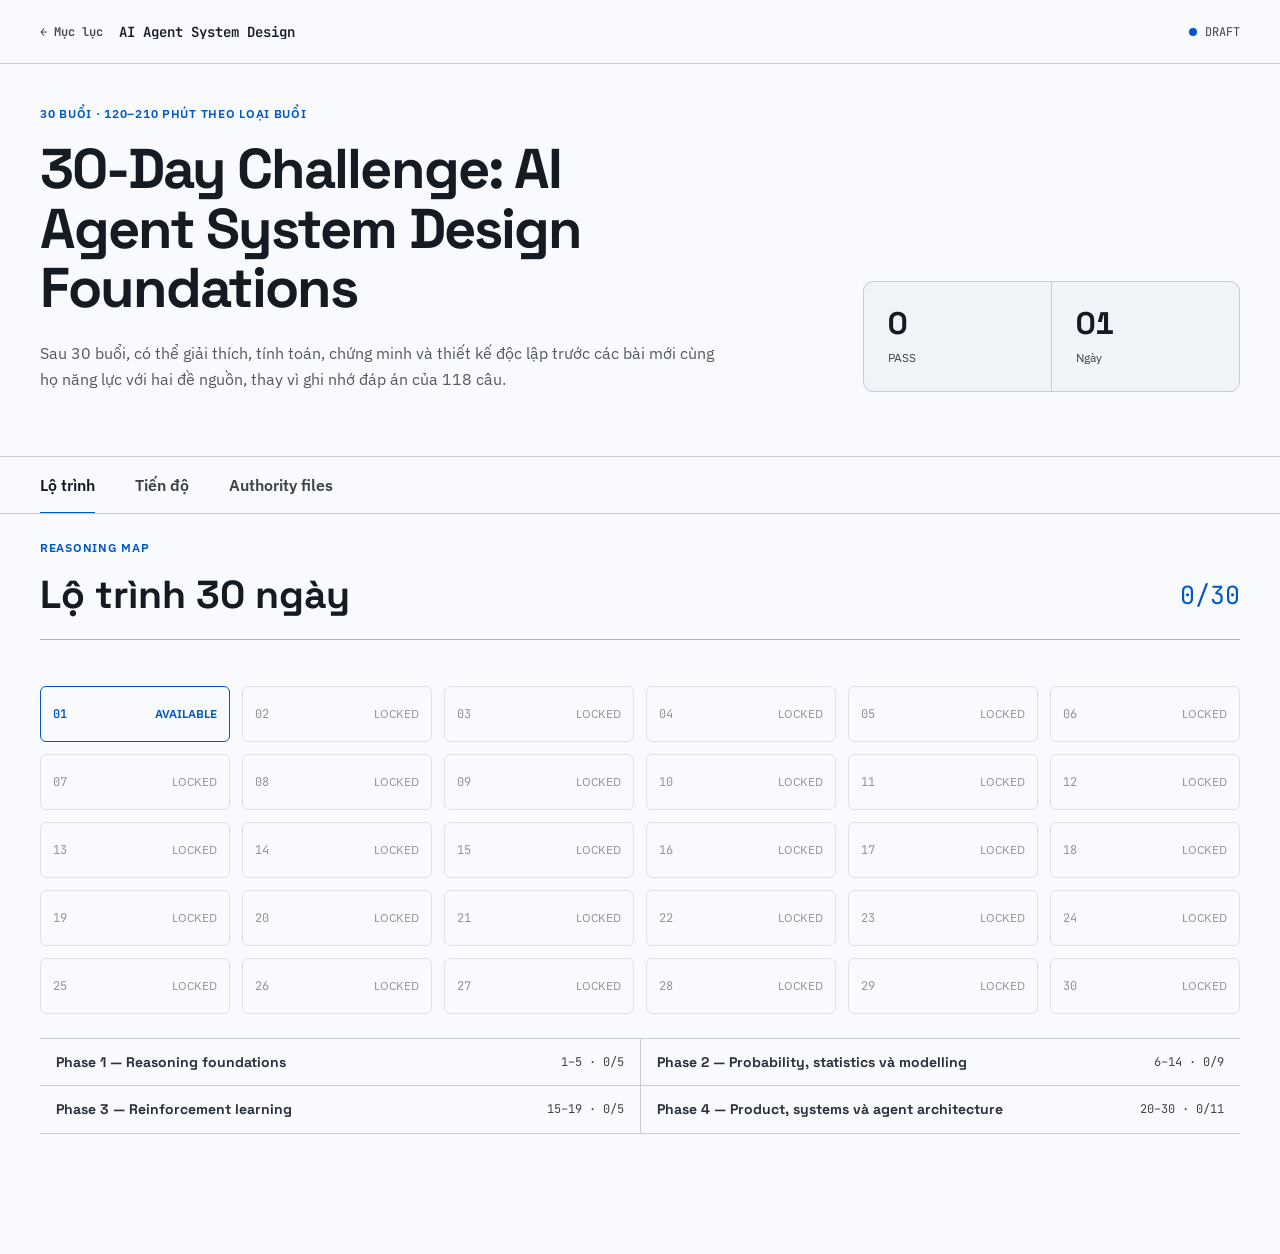
==== commit bd3ca6a2: "update" ====
--- a/challenge-ai-agent-system-design/index.html
+++ b/challenge-ai-agent-system-design/index.html
@@ -27,7 +27,7 @@
     button, input, select, textarea, a { font: inherit; }
     button, a { -webkit-tap-highlight-color: transparent; }
     button { color: inherit; }
-    .wordmark, .nav-status, .tab, .btn, .source-link, .day-button { line-height: 1; }
+    .root-index-link, .wordmark, .nav-status, .tab, .btn, .source-link, .day-button { line-height: 1; }
     a { color: var(--color-ink); text-underline-offset: 0.22em; }
     :focus-visible {
       outline: 3px solid var(--color-focus);
@@ -47,6 +47,21 @@
       border-bottom: var(--rule-thin) solid var(--color-rule);
       background: var(--color-paper);
     }
+    .nav-links {
+      display: flex;
+      min-width: 0;
+      align-items: center;
+      gap: var(--space-md);
+    }
+    .root-index-link {
+      flex: 0 0 auto;
+      color: var(--color-muted);
+      font-family: var(--font-mono);
+      font-size: var(--text-xs);
+      font-weight: 600;
+      text-decoration: none;
+      white-space: nowrap;
+    }
     .wordmark {
       min-width: 0;
       overflow: hidden;
@@ -68,6 +83,9 @@
       white-space: nowrap;
     }
     .status-dot { width: 0.5rem; height: 0.5rem; border-radius: 50%; background: var(--color-accent); }
+    @media (hover: hover) and (pointer: fine) {
+      .root-index-link:hover { color: var(--color-accent); }
+    }
 
     .intro {
       display: grid;
@@ -419,7 +437,10 @@
 </head>
 <body>
   <header class="nav shell">
-    <a class="wordmark" href="#overview">AI Agent System Design</a>
+    <div class="nav-links">
+      <a class="root-index-link" href="../index.html" aria-label="Quay về mục lục chính">← Mục lục</a>
+      <a class="wordmark" href="#overview">AI Agent System Design</a>
+    </div>
     <span class="nav-status"><span class="status-dot" aria-hidden="true"></span><span id="navStatus">DRAFT</span></span>
   </header>
 
